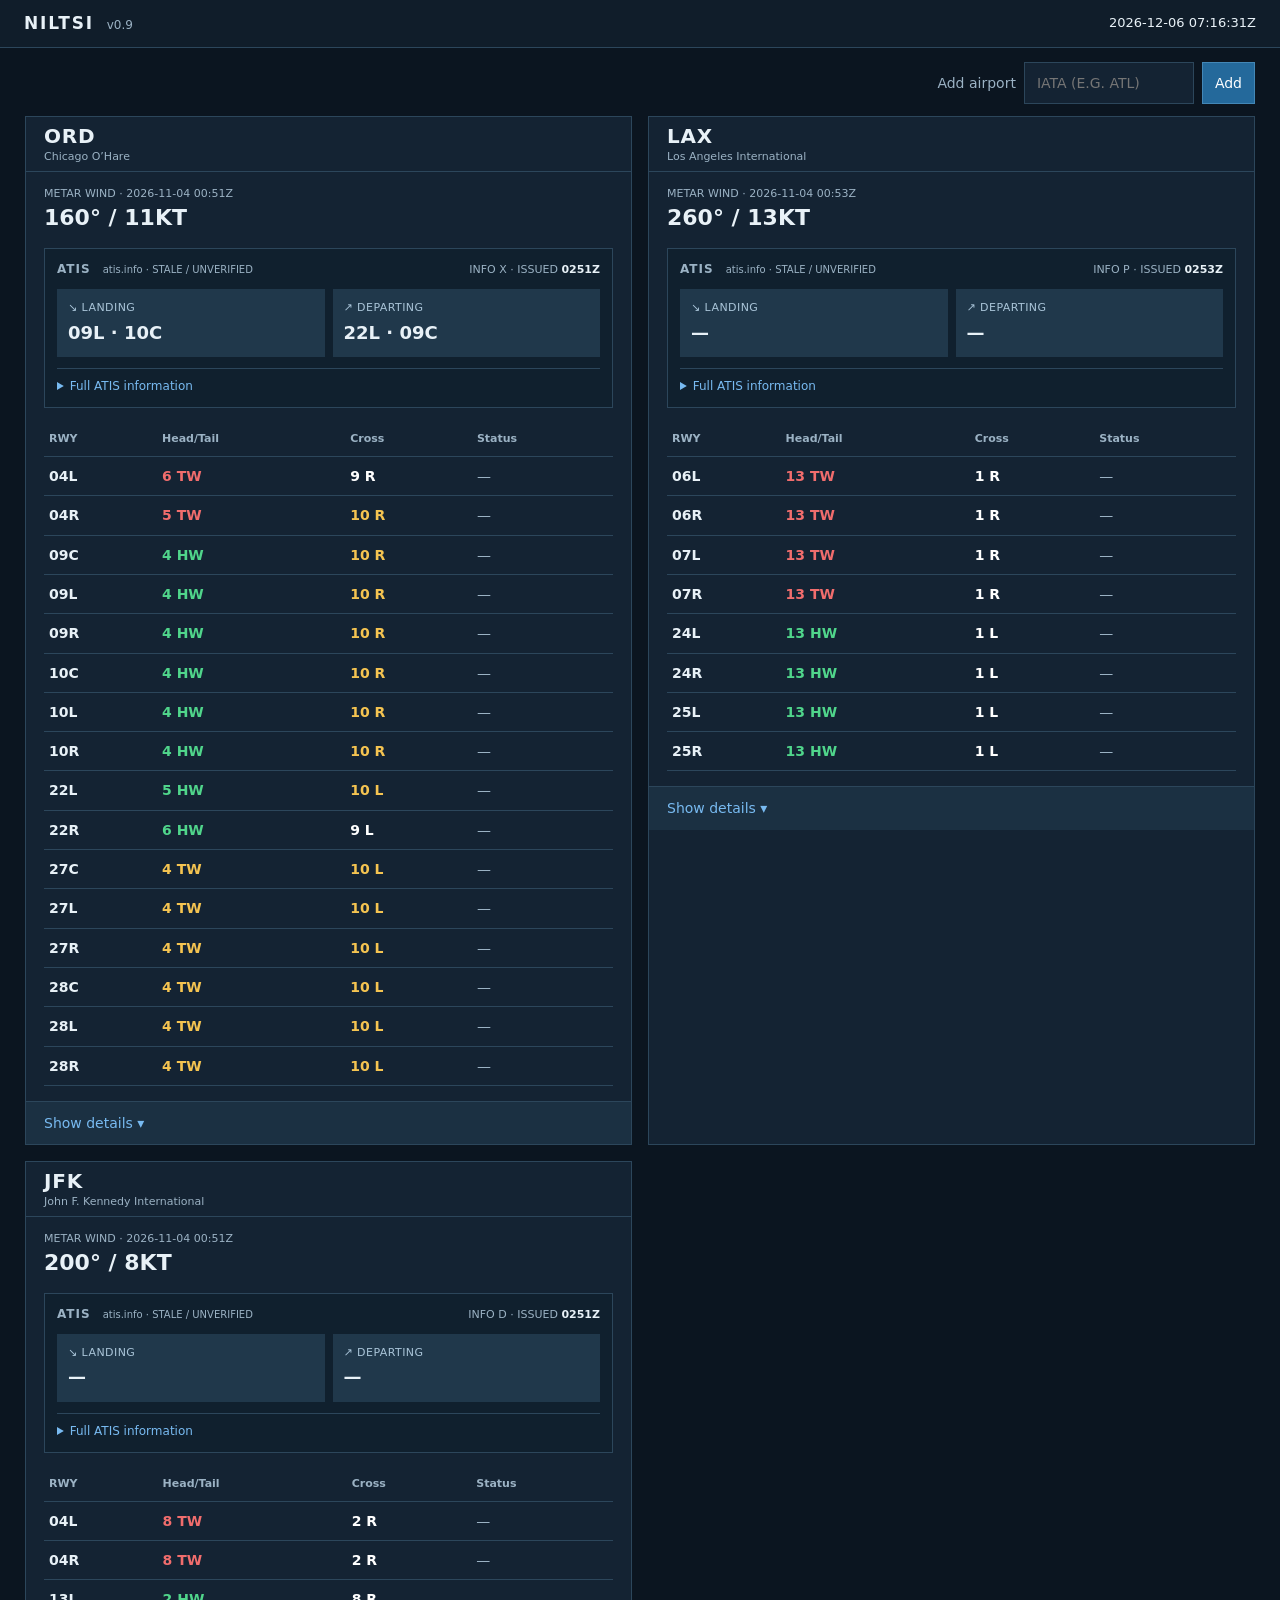
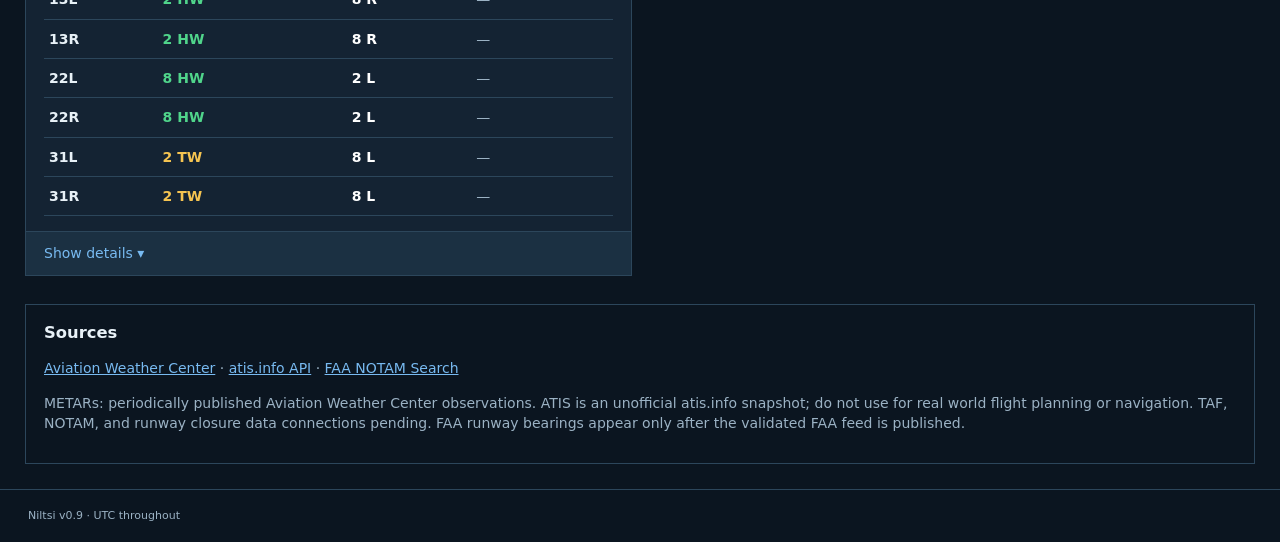
==== index.html @ aa69651c "Update index.html" ====
<!doctype html><html lang="en"><head><meta charset="utf-8"><meta name="viewport" content="width=device-width,initial-scale=1"><title>Niltsi v0.9</title><link rel="stylesheet" href="styles.css"></head><body>
<header><div class="brand"><h1>NILTSI <span class="version">v0.9</span></h1></div><div class="header-right"><div id="clock" class="clock"></div></div></header>
<main><section class="toolbar"><form id="add-form"><label for="iata">Add airport</label><input id="iata" placeholder="IATA (e.g. ATL)" maxlength="3" pattern="[A-Za-z]{3}" required><button>Add</button></form></section><div id="cards" class="cards"></div><section class="sources"><h3>Sources</h3><p><a href="https://aviationweather.gov/" target="_blank" rel="noopener">Aviation Weather Center</a> · <a href="https://atis.info/api">atis.info API</a> · <a href="https://notams.aim.faa.gov/notamSearch/" target="_blank" rel="noopener">FAA NOTAM Search</a></p><p>METARs: periodically published Aviation Weather Center observations. ATIS is an unofficial atis.info snapshot; do not use for real world flight planning or navigation. TAF, NOTAM, and runway closure data connections pending. FAA runway bearings appear only after the validated FAA feed is published.</p></section></main><footer>Niltsi v0.9 · UTC throughout</footer><script src="app.js"></script></body></html>
---- styles.css ----
:root{color-scheme:dark;--bg:#0b1520;--panel:#142333;--panel2:#1b3042;--line:#2c465b;--text:#e8f1f7;--muted:#9bb2c4;--blue:#78baf1;--green:#8ed8b0;--amber:#f3ca80;--red:#ff9e9b}*{box-sizing:border-box}body{margin:0;background:var(--bg);color:var(--text);font:14px/1.45 system-ui,-apple-system,Segoe UI,sans-serif}header{display:flex;justify-content:space-between;align-items:center;gap:20px;padding:20px 28px;border-bottom:1px solid var(--line);background:#101d2a}.brand{display:flex;align-items:center;gap:13px}.logo{font-size:35px;color:var(--blue)}h1{font-size:20px;letter-spacing:.13em;margin:0}h1 span{font-size:12px;letter-spacing:.1em;color:var(--muted)}header p{margin:2px 0 0;color:var(--muted);font-size:12px}.header-right{text-align:right}.demo{font-weight:700;color:var(--amber);font-size:11px;letter-spacing:.06em}.clock{font-size:16px;font-variant-numeric:tabular-nums;margin-top:5px}main{max-width:1600px;margin:auto;padding:25px}.toolbar{display:flex;justify-content:space-between;align-items:end;gap:20px;margin-bottom:18px}.toolbar h2{margin:0;font-size:23px}.toolbar p{margin:4px 0;color:var(--muted)}form{display:flex;gap:8px;align-items:center;flex-wrap:wrap}label{color:var(--muted)}input,button{border-radius:7px;padding:10px 12px;font:inherit}input{background:var(--panel);color:var(--text);border:1px solid var(--line);width:170px;text-transform:uppercase}button{background:#24699b;border:1px solid #4387b6;color:white;cursor:pointer}button:hover{background:#307eb5}.notice{padding:13px 15px;border:1px solid #7e663b;background:#30291e;color:#f8dfb3;border-radius:9px;margin-bottom:20px}.cards{display:grid;grid-template-columns:repeat(auto-fit,minmax(min(100%,410px),1fr));gap:16px}.airport{border:1px solid var(--line);background:var(--panel);border-radius:12px;overflow:hidden}.airport-head{display:flex;justify-content:space-between;gap:12px;padding:17px 18px;border-bottom:1px solid var(--line)}.icao{font-size:25px;font-weight:750;letter-spacing:.04em}.name{font-size:12px;color:var(--muted)}.tag{font-size:10px;color:var(--amber);border:1px solid #715b39;padding:5px 7px;border-radius:6px;white-space:nowrap;height:fit-content}.wind{padding:14px 18px;display:flex;justify-content:space-between;align-items:center;gap:8px}.wind .reading{font-size:22px;font-weight:700;font-variant-numeric:tabular-nums}.wind .sub{color:var(--muted);font-size:11px}.runways{padding:0 18px 15px}.runways h3{font-size:12px;color:var(--muted);letter-spacing:.07em;text-transform:uppercase;margin:8px 0}.rw-table{width:100%;border-collapse:collapse;font-variant-numeric:tabular-nums}.rw-table th{text-align:left;font-size:11px;color:var(--muted);font-weight:600}.rw-table th,.rw-table td{padding:9px 5px;border-bottom:1px solid var(--line)}.rw-table td:first-child{font-weight:700}.ok{color:var(--green)}.closed{color:var(--red)}.empty{color:var(--muted);font-size:12px;padding:12px 0}.expand{width:100%;border:0;border-top:1px solid var(--line);background:var(--panel2);text-align:left;color:var(--blue);border-radius:0;padding:11px 18px}.details{padding:13px 18px;color:var(--muted);font-size:12px;background:#10202e}.details p{margin:5px 0}.sources{margin-top:28px;border:1px solid var(--line);border-radius:10px;padding:16px 18px;color:var(--muted)}.sources h3{margin:0;color:var(--text)}a{color:var(--blue)}footer{padding:18px 28px;color:var(--muted);font-size:11px;border-top:1px solid var(--line)}@media(max-width:700px){header,.toolbar{align-items:flex-start;flex-direction:column}.header-right{text-align:left}main{padding:15px}.cards{grid-template-columns:1fr}}
.unknown{color:var(--muted)}.wind .reading{white-space:nowrap;font-size:clamp(18px,2vw,22px)}

/* Niltsi v0.3: wind component thresholds and ATIS */
.headwind{color:#50d58b;font-weight:750}.tailwind-low{color:#f5c451;font-weight:750}.tailwind-high{color:#f16d6d;font-weight:750}.crosswind-low{color:#fff;font-weight:700}.crosswind-mid{color:#f5c451;font-weight:750}.crosswind-high{color:#f16d6d;font-weight:750}
.atis{margin:0 18px 14px;border:1px solid var(--line);border-radius:9px;background:#10202e;padding:12px}.atis-top{display:flex;justify-content:space-between;align-items:center;gap:10px;margin-bottom:10px}.atis-top h3{font-size:12px;letter-spacing:.08em;margin:0;color:var(--muted)}.atis-meta{font-size:11px;color:var(--muted);font-variant-numeric:tabular-nums}.atis-meta strong{color:var(--text)}.atis-runways{display:grid;grid-template-columns:1fr 1fr;gap:8px}.atis-box{background:#20384b;border-radius:7px;padding:11px;min-width:0}.atis-label{font-size:11px;color:#a9c4d8;letter-spacing:.04em}.atis-value{font-size:20px;font-weight:750;margin-top:4px}.atis-full{border-top:1px solid var(--line);margin-top:11px;padding-top:9px;color:var(--muted);font-size:12px}.atis-full summary{cursor:pointer;color:var(--blue)}.atis-full p{margin:8px 0 0}

/* Niltsi v0.6: compact chrome, no overview heading */
header{padding:8px 24px;min-height:48px;gap:12px}
.brand{gap:0}.brand h1{font-size:17px;letter-spacing:.11em;white-space:nowrap}
.brand h1 .version{font-size:12px;font-weight:500;letter-spacing:0;color:var(--muted);margin-left:5px}
.clock{margin-top:0;font-size:13px}
main{padding-top:14px}
.toolbar{justify-content:flex-end;align-items:center;margin-bottom:12px;min-height:36px}
.airport-head{align-items:center}
@media(max-width:700px){header{flex-direction:row;align-items:center;padding:9px 14px}.header-right{text-align:right}.toolbar{flex-direction:row;justify-content:flex-end;align-items:center}main{padding:12px}.clock{font-size:11px}}

/* Niltsi v0.7: compact airport title bars and squared-off interface */
.airport-head{padding:8px 18px;min-height:46px}
.icao{font-size:20px;line-height:1.15}
.name{font-size:11px;line-height:1.2;margin-top:2px}
.airport,.atis,.atis-box,.sources,input,button,.notice{border-radius:0}
.atis{border-radius:0}

.gust{font-size:11px;line-height:1.25;margin-top:2px;opacity:.9;white-space:nowrap}

/* v0.8 ATIS details */
.atis-provider{font-weight:400;letter-spacing:0;color:var(--muted);font-size:10px;margin-left:7px}
.atis-raw{white-space:pre-wrap;overflow-wrap:anywhere;line-height:1.6}
.atis-value{overflow-wrap:anywhere;font-size:18px}
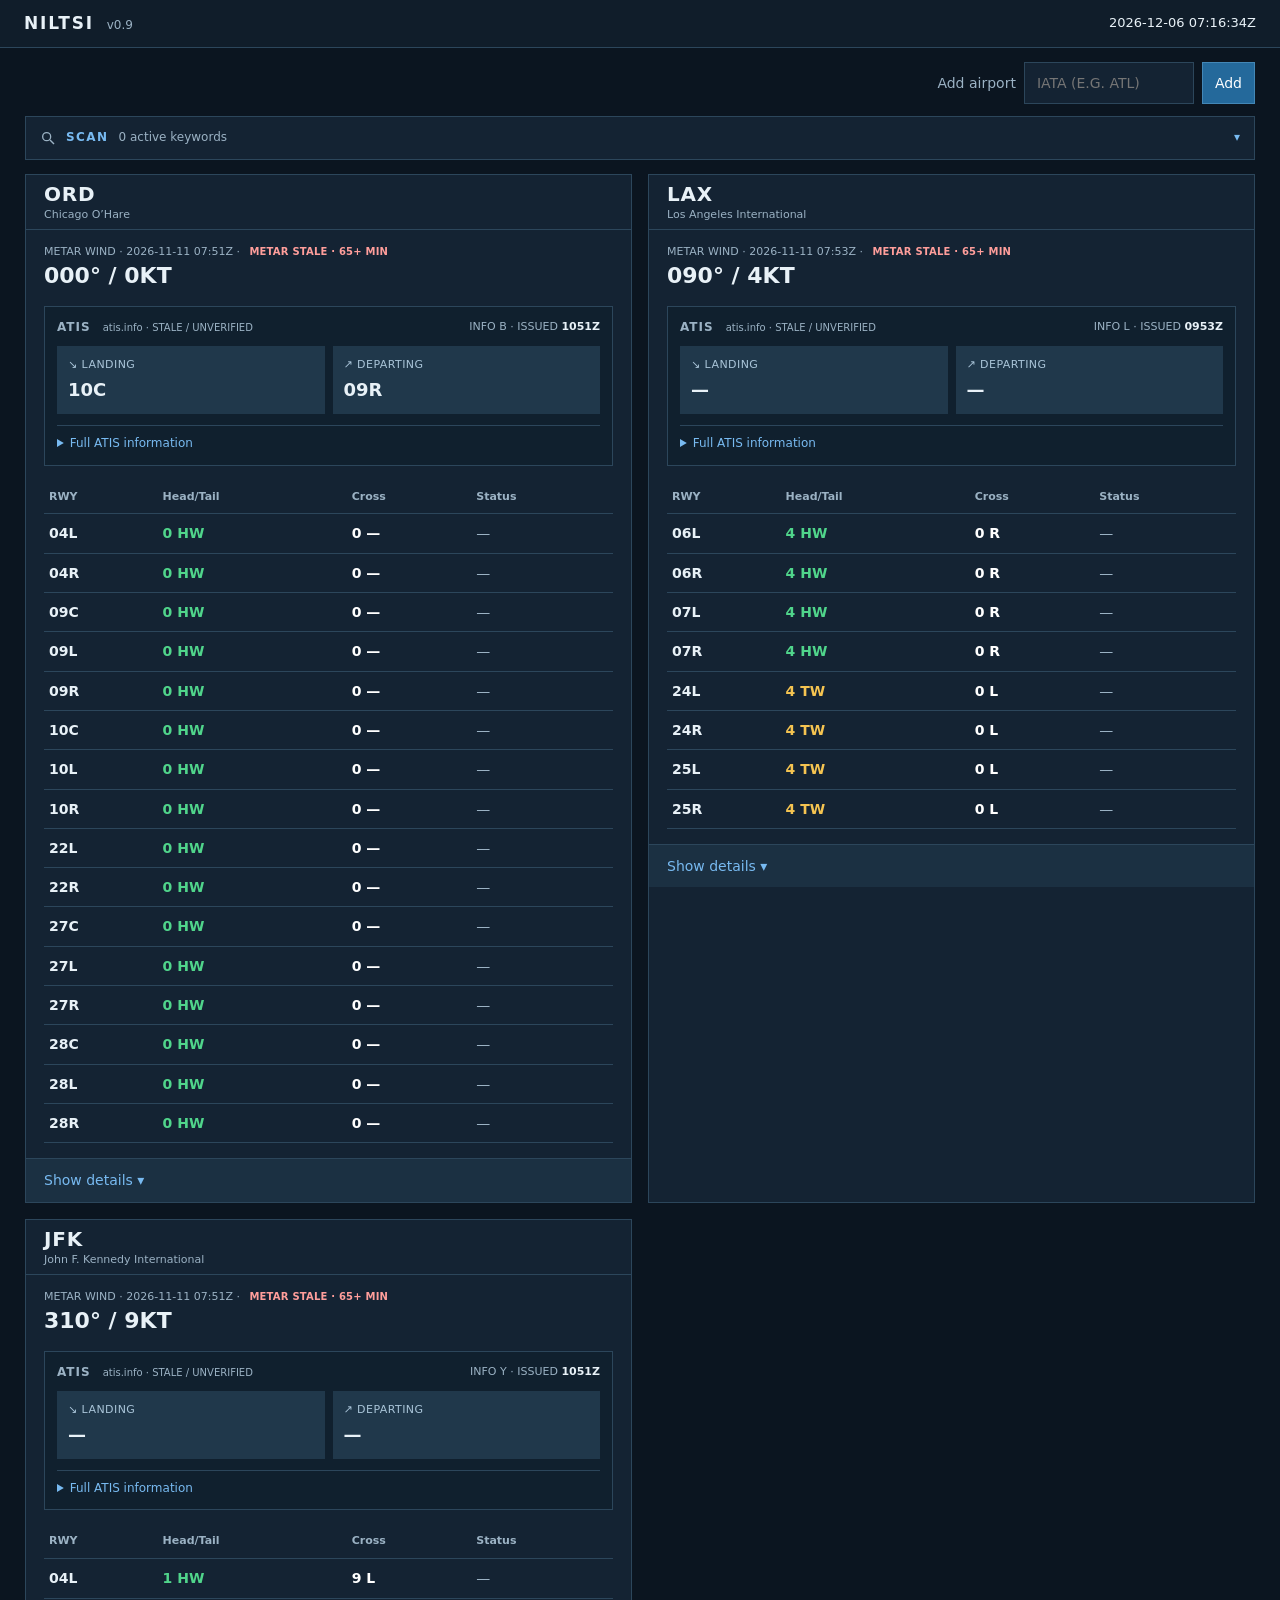
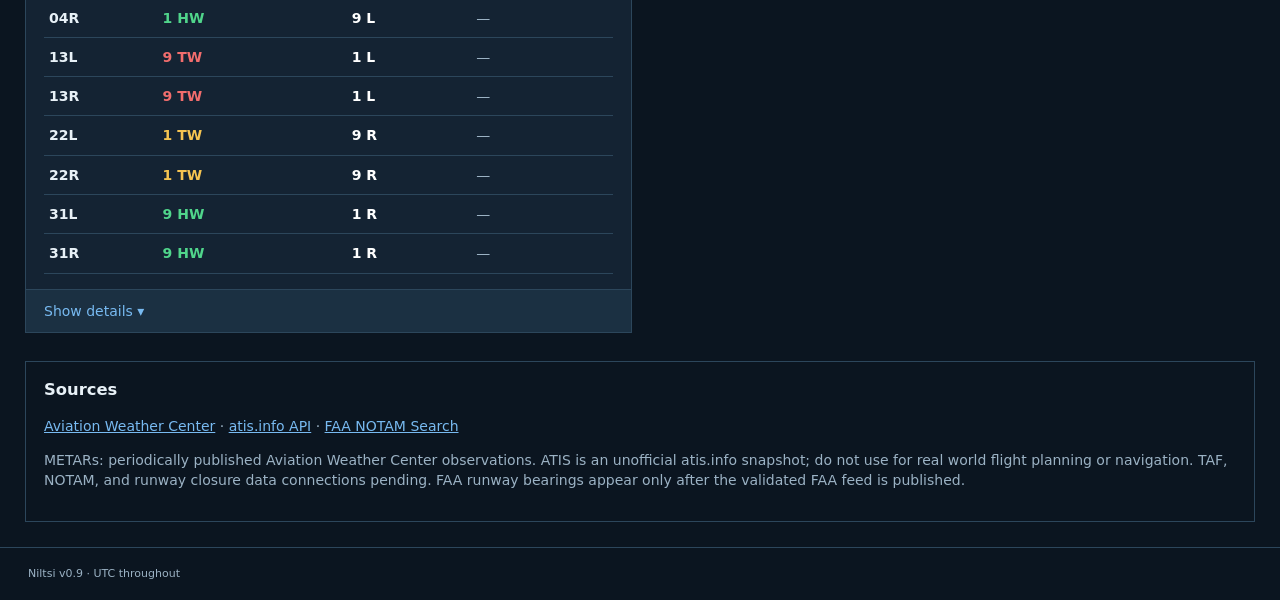
==== commit 9a436091: "Add approved collapsible SCAN search and highlighting" ====
--- a/index.html
+++ b/index.html
@@ -1,3 +1,13 @@
 <!doctype html><html lang="en"><head><meta charset="utf-8"><meta name="viewport" content="width=device-width,initial-scale=1"><title>Niltsi v0.9</title><link rel="stylesheet" href="styles.css"></head><body>
 <header><div class="brand"><h1>NILTSI <span class="version">v0.9</span></h1></div><div class="header-right"><div id="clock" class="clock"></div></div></header>
-<main><section class="toolbar"><form id="add-form"><label for="iata">Add airport</label><input id="iata" placeholder="IATA (e.g. ATL)" maxlength="3" pattern="[A-Za-z]{3}" required><button>Add</button></form></section><div id="cards" class="cards"></div><section class="sources"><h3>Sources</h3><p><a href="https://aviationweather.gov/" target="_blank" rel="noopener">Aviation Weather Center</a> · <a href="https://atis.info/api">atis.info API</a> · <a href="https://notams.aim.faa.gov/notamSearch/" target="_blank" rel="noopener">FAA NOTAM Search</a></p><p>METARs: periodically published Aviation Weather Center observations. ATIS is an unofficial atis.info snapshot; do not use for real world flight planning or navigation. TAF, NOTAM, and runway closure data connections pending. FAA runway bearings appear only after the validated FAA feed is published.</p></section></main><footer>Niltsi v0.9 · UTC throughout</footer><script src="app.js"></script></body></html>
+<main><section class="toolbar"><form id="add-form"><label for="iata">Add airport</label><input id="iata" placeholder="IATA (e.g. ATL)" maxlength="3" pattern="[A-Za-z]{3}" required><button>Add</button></form></section><section id="scan-toolbar" class="scan-toolbar" aria-label="SCAN global search and highlight" data-scan-ignore>
+<button id="scan-toggle" class="scan-toggle" type="button" aria-expanded="false" aria-controls="scan-panel"><svg aria-hidden="true" width="16" height="16" viewBox="0 0 24 24" fill="none" stroke="currentColor" stroke-width="2"><circle cx="10" cy="10" r="6"></circle><path d="m15 15 6 6"></path></svg><span class="scan-title">SCAN</span><span id="scan-keyword-count">0 active keywords</span><span id="scan-indicator" aria-hidden="true">▾</span></button>
+<div id="scan-panel" class="scan-panel" hidden>
+<input id="scan-terms" type="search" aria-label="SCAN keywords" placeholder="Keywords, separated by commas" aria-describedby="scan-help" autocomplete="off">
+<label><input id="scan-enabled" type="checkbox" checked> Highlight</label>
+<label><input id="scan-case" type="checkbox"> Case sensitive</label>
+<div class="scan-navigation"><button id="scan-prev" type="button" aria-label="Previous SCAN match">Previous</button><button id="scan-next" type="button" aria-label="Next SCAN match">Next</button><output id="scan-count" role="status" aria-live="polite" aria-atomic="true">0 matches</output></div>
+<div id="scan-help" class="scan-help">Search all dashboard text · Enter: next · Shift+Enter: previous</div>
+<div id="scan-legend" class="scan-legend" aria-label="Keyword colors"></div>
+</div>
+</section><div id="cards" class="cards"></div><section class="sources"><h3>Sources</h3><p><a href="https://aviationweather.gov/" target="_blank" rel="noopener">Aviation Weather Center</a> · <a href="https://atis.info/api">atis.info API</a> · <a href="https://notams.aim.faa.gov/notamSearch/" target="_blank" rel="noopener">FAA NOTAM Search</a></p><p>METARs: periodically published Aviation Weather Center observations. ATIS is an unofficial atis.info snapshot; do not use for real world flight planning or navigation. TAF, NOTAM, and runway closure data connections pending. FAA runway bearings appear only after the validated FAA feed is published.</p></section></main><footer>Niltsi v0.9 · UTC throughout</footer><script src="app.js"></script><script src="scan.js"></script></body></html>
--- a/styles.css
+++ b/styles.css
@@ -28,3 +28,30 @@
 .atis-provider{font-weight:400;letter-spacing:0;color:var(--muted);font-size:10px;margin-left:7px}
 .atis-raw{white-space:pre-wrap;overflow-wrap:anywhere;line-height:1.6}
 .atis-value{overflow-wrap:anywhere;font-size:18px}
+
+/* v0.9: METAR observation freshness (65-minute threshold) */
+.metar-status{display:inline-block;margin-left:6px;font-size:10px;font-weight:700;letter-spacing:.02em}
+.metar-current{color:var(--green)}
+.metar-stale{color:var(--red)}
+.metar-unavailable{color:var(--amber)}
+
+/* SCAN global search and highlight */
+.scan-toolbar{display:flex;align-items:center;gap:10px;flex-wrap:wrap;padding:10px 14px;margin-bottom:14px;background:var(--panel,#141c28);border:1px solid var(--line);font-size:12px}
+.scan-title{font-weight:700;letter-spacing:.12em;color:var(--blue)}
+.scan-toggle{display:flex;align-items:center;gap:10px;width:100%;text-align:left;background:transparent;border:0;padding:2px 0;color:var(--muted);text-transform:none}
+#scan-indicator{margin-left:auto;color:var(--blue)}
+.scan-panel{display:flex;align-items:center;gap:10px;flex-wrap:wrap;width:100%;padding-top:8px}
+.scan-panel[hidden]{display:none}
+.scan-toolbar #scan-terms{flex:1 1 220px;min-width:140px;max-width:460px;text-transform:none}
+.scan-toolbar label{display:flex;align-items:center;gap:5px;white-space:nowrap}
+.scan-toolbar input[type=checkbox]{width:auto;accent-color:var(--blue)}
+.scan-navigation{display:flex;align-items:center;gap:6px;flex-wrap:wrap}
+#scan-count{min-width:100px;color:var(--muted);font-variant-numeric:tabular-nums}
+.scan-help{flex-basis:100%;color:var(--muted);font-size:11px}
+.scan-legend{display:flex;flex-wrap:wrap;gap:6px;overflow-wrap:anywhere}
+.scan-legend:empty{display:none}
+.scan-chip,mark[data-scan-match]{color:#111827;padding:0 2px;border-radius:2px}
+.scan-chip{padding:2px 6px;font-weight:600}
+mark.scan-current{outline:2px solid white;box-shadow:0 0 0 4px #111827;scroll-margin:80px}
+.scan-toolbar button:disabled{opacity:.45;cursor:default}
+.scan-toolbar :focus-visible{outline:2px solid var(--blue);outline-offset:3px}
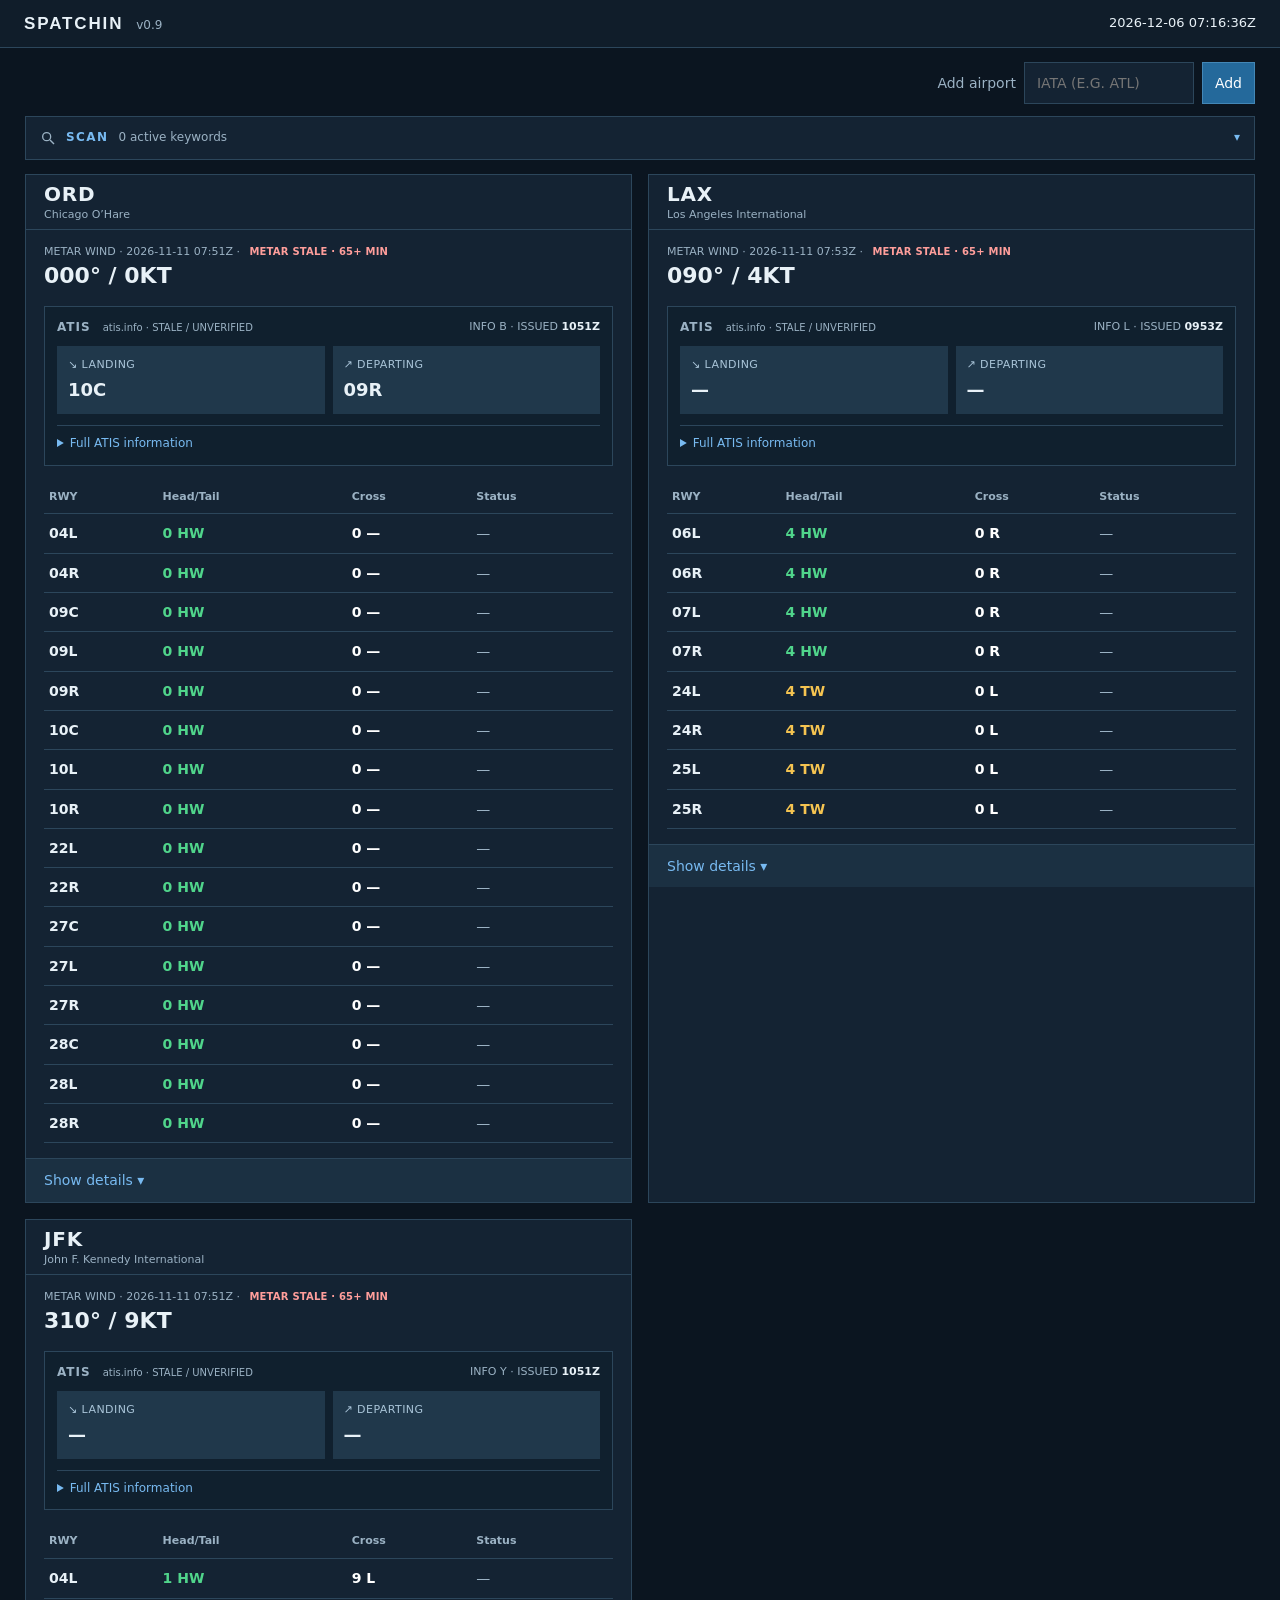
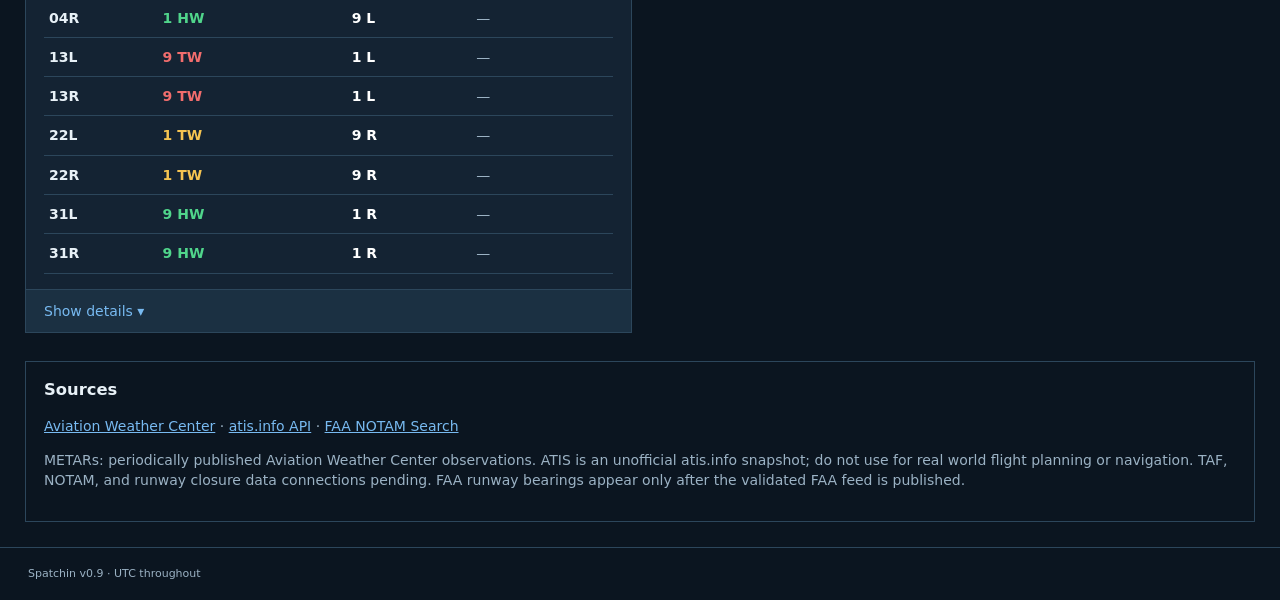
==== commit aa9dde61: "Update dashboard branding to Spatchin" ====
--- a/index.html
+++ b/index.html
@@ -1,5 +1,5 @@
-<!doctype html><html lang="en"><head><meta charset="utf-8"><meta name="viewport" content="width=device-width,initial-scale=1"><title>Niltsi v0.9</title><link rel="stylesheet" href="styles.css"></head><body>
-<header><div class="brand"><h1>NILTSI <span class="version">v0.9</span></h1></div><div class="header-right"><div id="clock" class="clock"></div></div></header>
+<!doctype html><html lang="en"><head><meta charset="utf-8"><meta name="viewport" content="width=device-width,initial-scale=1"><title>Spatchin v0.9</title><link rel="stylesheet" href="styles.css"></head><body>
+<header><div class="brand"><h1><span style="font-family:Arial, Helvetica, sans-serif;font-weight:700;font-size:inherit;letter-spacing:inherit;color:inherit">SPATCHIN</span> <span class="version">v0.9</span></h1></div><div class="header-right"><div id="clock" class="clock"></div></div></header>
 <main><section class="toolbar"><form id="add-form"><label for="iata">Add airport</label><input id="iata" placeholder="IATA (e.g. ATL)" maxlength="3" pattern="[A-Za-z]{3}" required><button>Add</button></form></section><section id="scan-toolbar" class="scan-toolbar" aria-label="SCAN global search and highlight" data-scan-ignore>
 <button id="scan-toggle" class="scan-toggle" type="button" aria-expanded="false" aria-controls="scan-panel"><svg aria-hidden="true" width="16" height="16" viewBox="0 0 24 24" fill="none" stroke="currentColor" stroke-width="2"><circle cx="10" cy="10" r="6"></circle><path d="m15 15 6 6"></path></svg><span class="scan-title">SCAN</span><span id="scan-keyword-count">0 active keywords</span><span id="scan-indicator" aria-hidden="true">▾</span></button>
 <div id="scan-panel" class="scan-panel" hidden>
@@ -10,4 +10,4 @@
 <div id="scan-help" class="scan-help">Search all dashboard text · Enter: next · Shift+Enter: previous</div>
 <div id="scan-legend" class="scan-legend" aria-label="Keyword colors"></div>
 </div>
-</section><div id="cards" class="cards"></div><section class="sources"><h3>Sources</h3><p><a href="https://aviationweather.gov/" target="_blank" rel="noopener">Aviation Weather Center</a> · <a href="https://atis.info/api">atis.info API</a> · <a href="https://notams.aim.faa.gov/notamSearch/" target="_blank" rel="noopener">FAA NOTAM Search</a></p><p>METARs: periodically published Aviation Weather Center observations. ATIS is an unofficial atis.info snapshot; do not use for real world flight planning or navigation. TAF, NOTAM, and runway closure data connections pending. FAA runway bearings appear only after the validated FAA feed is published.</p></section></main><footer>Niltsi v0.9 · UTC throughout</footer><script src="app.js"></script><script src="scan.js"></script></body></html>
+</section><div id="cards" class="cards"></div><section class="sources"><h3>Sources</h3><p><a href="https://aviationweather.gov/" target="_blank" rel="noopener">Aviation Weather Center</a> · <a href="https://atis.info/api">atis.info API</a> · <a href="https://notams.aim.faa.gov/notamSearch/" target="_blank" rel="noopener">FAA NOTAM Search</a></p><p>METARs: periodically published Aviation Weather Center observations. ATIS is an unofficial atis.info snapshot; do not use for real world flight planning or navigation. TAF, NOTAM, and runway closure data connections pending. FAA runway bearings appear only after the validated FAA feed is published.</p></section></main><footer>Spatchin v0.9 · UTC throughout</footer><script src="app.js"></script><script src="scan.js"></script></body></html>
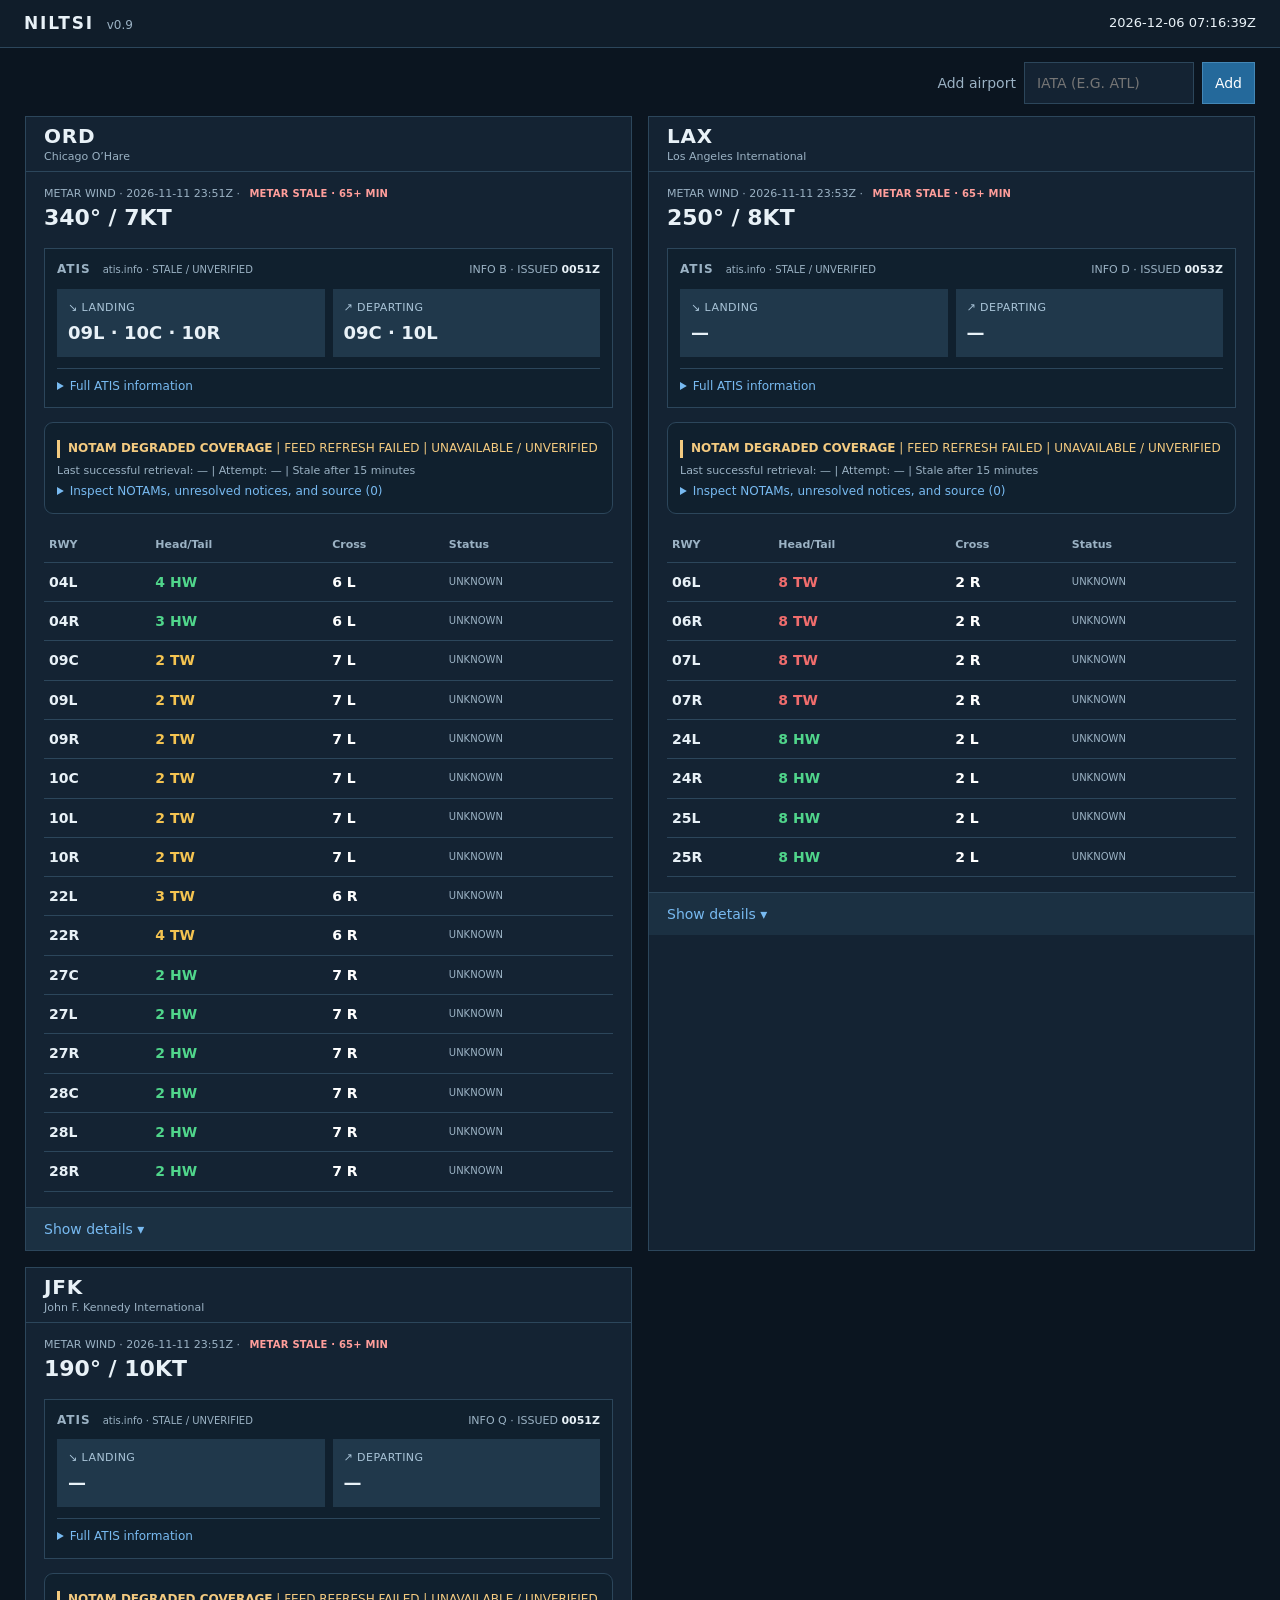
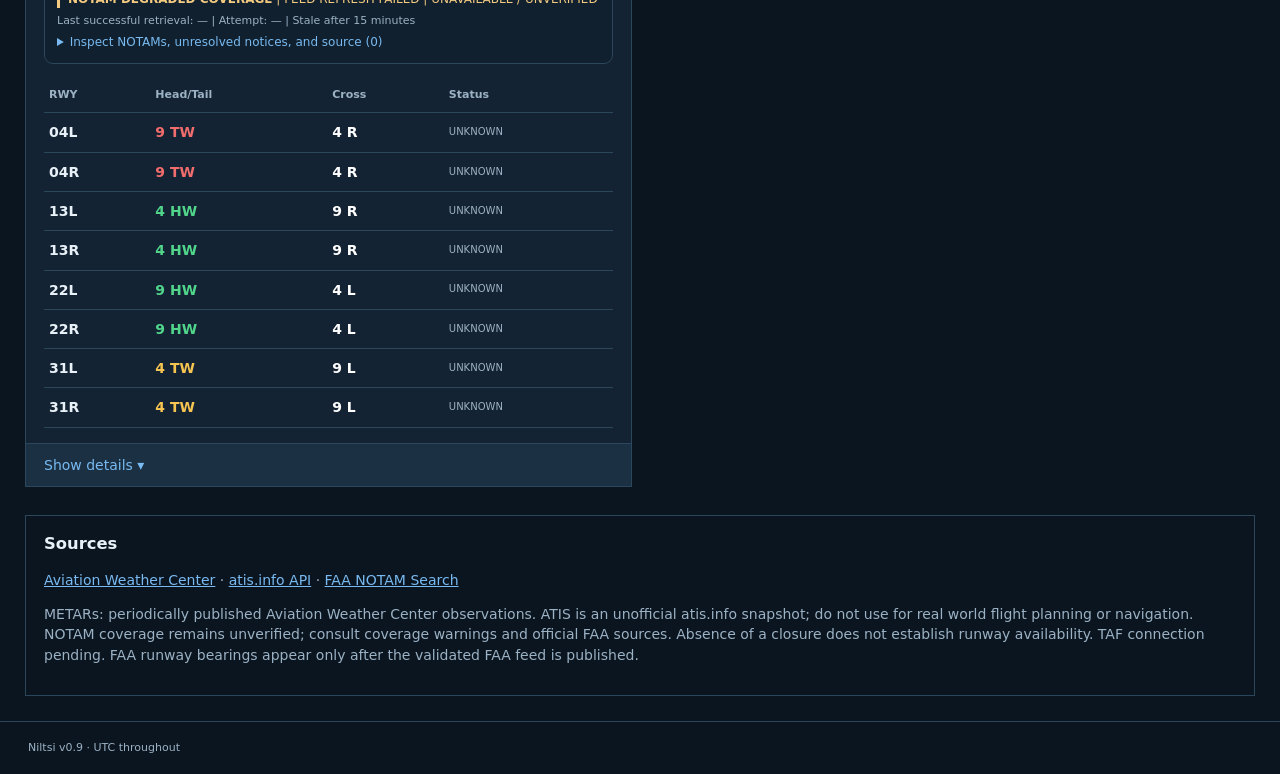
==== commit 786691f6: "Preserve unfinished NOTAM prototype for cloud development" ====
--- a/index.html
+++ b/index.html
@@ -1,13 +1,3 @@
-<!doctype html><html lang="en"><head><meta charset="utf-8"><meta name="viewport" content="width=device-width,initial-scale=1"><title>Spatchin v0.9</title><link rel="stylesheet" href="styles.css"></head><body>
-<header><div class="brand"><h1><span style="font-family:Arial, Helvetica, sans-serif;font-weight:700;font-size:inherit;letter-spacing:inherit;color:inherit">SPATCHIN</span> <span class="version">v0.9</span></h1></div><div class="header-right"><div id="clock" class="clock"></div></div></header>
-<main><section class="toolbar"><form id="add-form"><label for="iata">Add airport</label><input id="iata" placeholder="IATA (e.g. ATL)" maxlength="3" pattern="[A-Za-z]{3}" required><button>Add</button></form></section><section id="scan-toolbar" class="scan-toolbar" aria-label="SCAN global search and highlight" data-scan-ignore>
-<button id="scan-toggle" class="scan-toggle" type="button" aria-expanded="false" aria-controls="scan-panel"><svg aria-hidden="true" width="16" height="16" viewBox="0 0 24 24" fill="none" stroke="currentColor" stroke-width="2"><circle cx="10" cy="10" r="6"></circle><path d="m15 15 6 6"></path></svg><span class="scan-title">SCAN</span><span id="scan-keyword-count">0 active keywords</span><span id="scan-indicator" aria-hidden="true">▾</span></button>
-<div id="scan-panel" class="scan-panel" hidden>
-<input id="scan-terms" type="search" aria-label="SCAN keywords" placeholder="Keywords, separated by commas" aria-describedby="scan-help" autocomplete="off">
-<label><input id="scan-enabled" type="checkbox" checked> Highlight</label>
-<label><input id="scan-case" type="checkbox"> Case sensitive</label>
-<div class="scan-navigation"><button id="scan-prev" type="button" aria-label="Previous SCAN match">Previous</button><button id="scan-next" type="button" aria-label="Next SCAN match">Next</button><output id="scan-count" role="status" aria-live="polite" aria-atomic="true">0 matches</output></div>
-<div id="scan-help" class="scan-help">Search all dashboard text · Enter: next · Shift+Enter: previous</div>
-<div id="scan-legend" class="scan-legend" aria-label="Keyword colors"></div>
-</div>
-</section><div id="cards" class="cards"></div><section class="sources"><h3>Sources</h3><p><a href="https://aviationweather.gov/" target="_blank" rel="noopener">Aviation Weather Center</a> · <a href="https://atis.info/api">atis.info API</a> · <a href="https://notams.aim.faa.gov/notamSearch/" target="_blank" rel="noopener">FAA NOTAM Search</a></p><p>METARs: periodically published Aviation Weather Center observations. ATIS is an unofficial atis.info snapshot; do not use for real world flight planning or navigation. TAF, NOTAM, and runway closure data connections pending. FAA runway bearings appear only after the validated FAA feed is published.</p></section></main><footer>Spatchin v0.9 · UTC throughout</footer><script src="app.js"></script><script src="scan.js"></script></body></html>
+<!doctype html><html lang="en"><head><meta charset="utf-8"><meta name="viewport" content="width=device-width,initial-scale=1"><title>Niltsi v0.9</title><link rel="stylesheet" href="styles.css"></head><body>
+<header><div class="brand"><h1>NILTSI <span class="version">v0.9</span></h1></div><div class="header-right"><div id="clock" class="clock"></div></div></header>
+<main><section class="toolbar"><form id="add-form"><label for="iata">Add airport</label><input id="iata" placeholder="IATA (e.g. ATL)" maxlength="3" pattern="[A-Za-z]{3}" required><button>Add</button></form></section><div id="cards" class="cards"></div><section class="sources"><h3>Sources</h3><p><a href="https://aviationweather.gov/" target="_blank" rel="noopener">Aviation Weather Center</a> · <a href="https://atis.info/api">atis.info API</a> · <a href="https://notams.aim.faa.gov/notamSearch/" target="_blank" rel="noopener">FAA NOTAM Search</a></p><p>METARs: periodically published Aviation Weather Center observations. ATIS is an unofficial atis.info snapshot; do not use for real world flight planning or navigation. NOTAM coverage remains unverified; consult coverage warnings and official FAA sources. Absence of a closure does not establish runway availability. TAF connection pending. FAA runway bearings appear only after the validated FAA feed is published.</p></section></main><footer>Niltsi v0.9 · UTC throughout</footer><script src="notams.js"></script><script src="app.js"></script></body></html>
--- a/styles.css
+++ b/styles.css
@@ -35,23 +35,6 @@
 .metar-stale{color:var(--red)}
 .metar-unavailable{color:var(--amber)}
 
-/* SCAN global search and highlight */
-.scan-toolbar{display:flex;align-items:center;gap:10px;flex-wrap:wrap;padding:10px 14px;margin-bottom:14px;background:var(--panel,#141c28);border:1px solid var(--line);font-size:12px}
-.scan-title{font-weight:700;letter-spacing:.12em;color:var(--blue)}
-.scan-toggle{display:flex;align-items:center;gap:10px;width:100%;text-align:left;background:transparent;border:0;padding:2px 0;color:var(--muted);text-transform:none}
-#scan-indicator{margin-left:auto;color:var(--blue)}
-.scan-panel{display:flex;align-items:center;gap:10px;flex-wrap:wrap;width:100%;padding-top:8px}
-.scan-panel[hidden]{display:none}
-.scan-toolbar #scan-terms{flex:1 1 220px;min-width:140px;max-width:460px;text-transform:none}
-.scan-toolbar label{display:flex;align-items:center;gap:5px;white-space:nowrap}
-.scan-toolbar input[type=checkbox]{width:auto;accent-color:var(--blue)}
-.scan-navigation{display:flex;align-items:center;gap:6px;flex-wrap:wrap}
-#scan-count{min-width:100px;color:var(--muted);font-variant-numeric:tabular-nums}
-.scan-help{flex-basis:100%;color:var(--muted);font-size:11px}
-.scan-legend{display:flex;flex-wrap:wrap;gap:6px;overflow-wrap:anywhere}
-.scan-legend:empty{display:none}
-.scan-chip,mark[data-scan-match]{color:#111827;padding:0 2px;border-radius:2px}
-.scan-chip{padding:2px 6px;font-weight:600}
-mark.scan-current{outline:2px solid white;box-shadow:0 0 0 4px #111827;scroll-margin:80px}
-.scan-toolbar button:disabled{opacity:.45;cursor:default}
-.scan-toolbar :focus-visible{outline:2px solid var(--blue);outline-offset:3px}
+/* NOTAM coverage stays independent of METAR wind availability. */
+.notams{margin:0 18px 14px;border:1px solid var(--line);border-radius:9px;background:#10202e;padding:12px;font-size:12px}
+.notams p{margin:5px 0}.notam-warning{color:var(--amber);border-left:3px solid var(--amber);padding-left:8px}.notam-meta{color:var(--muted);font-size:11px}.notams summary{cursor:pointer;color:var(--blue)}.notam-record{border-top:1px solid var(--line);padding:8px 0}.notam-raw{white-space:pre-wrap;overflow-wrap:anywhere;color:var(--text)}.notam-status{font-size:10px;max-width:150px;overflow-wrap:anywhere}.notam-restriction{color:var(--amber)}.notam-status.closed{font-weight:750}.notam-record p{overflow-wrap:anywhere}
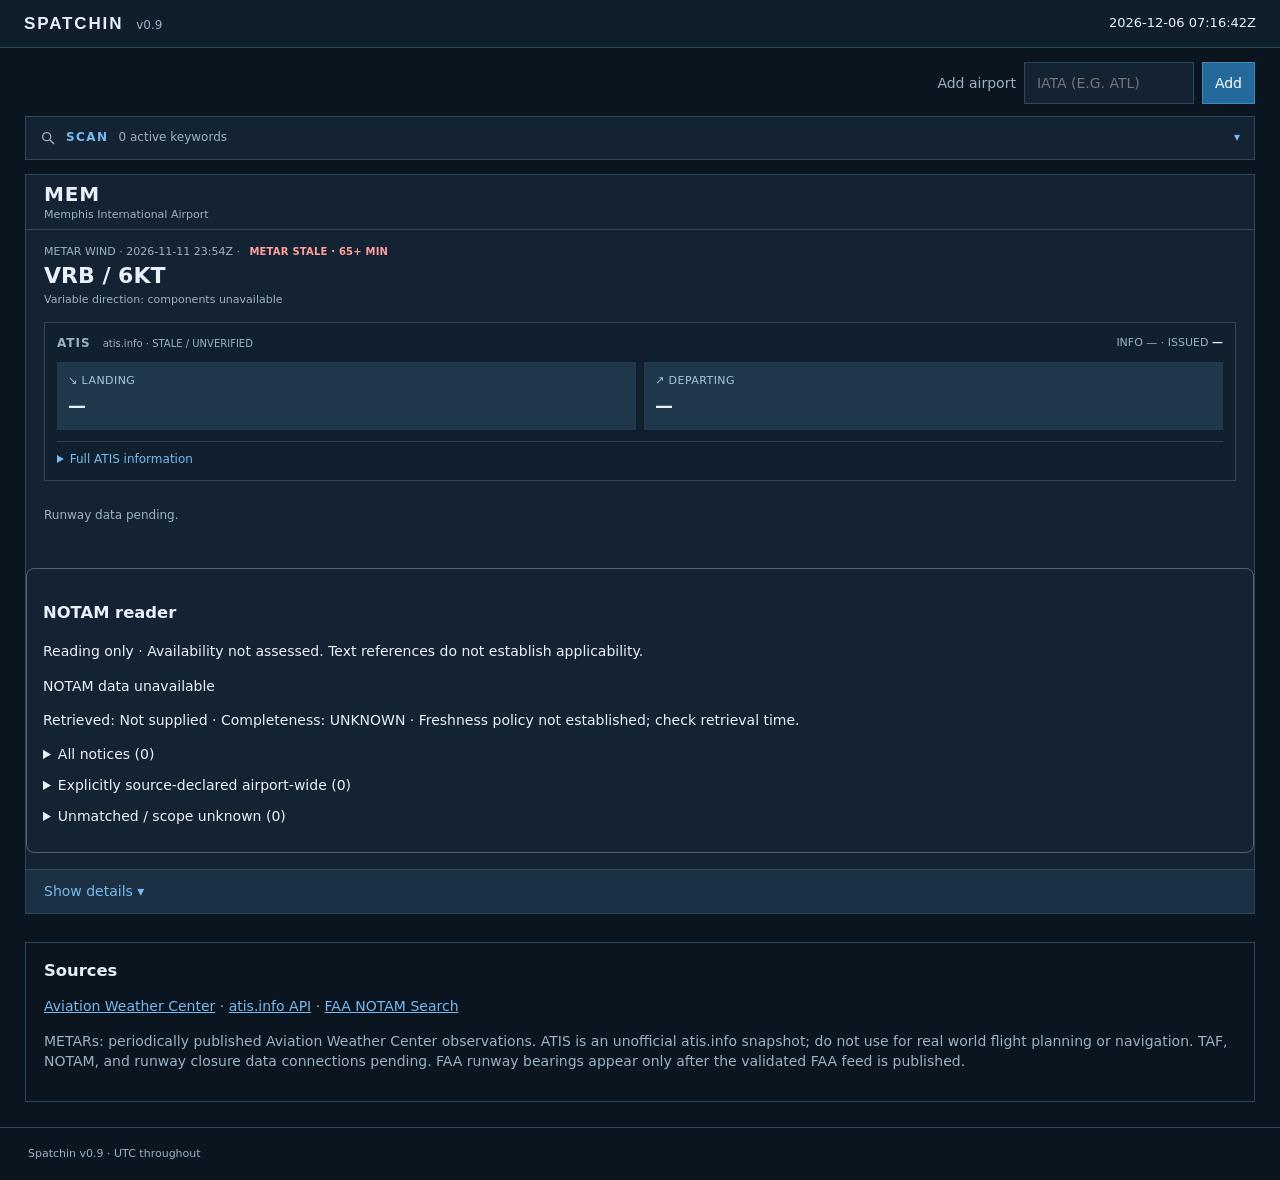
==== commit 21bf588a: "Add NOTAM reading interface with SCAN integration" ====
--- a/index.html
+++ b/index.html
@@ -1,3 +1,13 @@
-<!doctype html><html lang="en"><head><meta charset="utf-8"><meta name="viewport" content="width=device-width,initial-scale=1"><title>Niltsi v0.9</title><link rel="stylesheet" href="styles.css"></head><body>
-<header><div class="brand"><h1>NILTSI <span class="version">v0.9</span></h1></div><div class="header-right"><div id="clock" class="clock"></div></div></header>
-<main><section class="toolbar"><form id="add-form"><label for="iata">Add airport</label><input id="iata" placeholder="IATA (e.g. ATL)" maxlength="3" pattern="[A-Za-z]{3}" required><button>Add</button></form></section><div id="cards" class="cards"></div><section class="sources"><h3>Sources</h3><p><a href="https://aviationweather.gov/" target="_blank" rel="noopener">Aviation Weather Center</a> · <a href="https://atis.info/api">atis.info API</a> · <a href="https://notams.aim.faa.gov/notamSearch/" target="_blank" rel="noopener">FAA NOTAM Search</a></p><p>METARs: periodically published Aviation Weather Center observations. ATIS is an unofficial atis.info snapshot; do not use for real world flight planning or navigation. NOTAM coverage remains unverified; consult coverage warnings and official FAA sources. Absence of a closure does not establish runway availability. TAF connection pending. FAA runway bearings appear only after the validated FAA feed is published.</p></section></main><footer>Niltsi v0.9 · UTC throughout</footer><script src="notams.js"></script><script src="app.js"></script></body></html>
+<!doctype html><html lang="en"><head><meta charset="utf-8"><meta name="viewport" content="width=device-width,initial-scale=1"><title>Spatchin v0.9</title><link rel="stylesheet" href="styles.css"></head><body>
+<header><div class="brand"><h1><span style="font-family:Arial, Helvetica, sans-serif;font-weight:700;font-size:inherit;letter-spacing:inherit;color:inherit">SPATCHIN</span> <span class="version">v0.9</span></h1></div><div class="header-right"><div id="clock" class="clock"></div></div></header>
+<main><section class="toolbar"><form id="add-form"><label for="iata">Add airport</label><input id="iata" placeholder="IATA (e.g. ATL)" maxlength="3" pattern="[A-Za-z]{3}" required><button>Add</button></form></section><section id="scan-toolbar" class="scan-toolbar" aria-label="SCAN global search and highlight" data-scan-ignore>
+<button id="scan-toggle" class="scan-toggle" type="button" aria-expanded="false" aria-controls="scan-panel"><svg aria-hidden="true" width="16" height="16" viewBox="0 0 24 24" fill="none" stroke="currentColor" stroke-width="2"><circle cx="10" cy="10" r="6"></circle><path d="m15 15 6 6"></path></svg><span class="scan-title">SCAN</span><span id="scan-keyword-count">0 active keywords</span><span id="scan-indicator" aria-hidden="true">▾</span></button>
+<div id="scan-panel" class="scan-panel" hidden>
+<input id="scan-terms" type="search" aria-label="SCAN keywords" placeholder="Keywords, separated by commas" aria-describedby="scan-help" autocomplete="off">
+<label><input id="scan-enabled" type="checkbox" checked> Highlight</label>
+<label><input id="scan-case" type="checkbox"> Case sensitive</label>
+<div class="scan-navigation"><button id="scan-prev" type="button" aria-label="Previous SCAN match">Previous</button><button id="scan-next" type="button" aria-label="Next SCAN match">Next</button><output id="scan-count" role="status" aria-live="polite" aria-atomic="true">0 matches</output></div>
+<div id="scan-help" class="scan-help">Search all dashboard text · Enter: next · Shift+Enter: previous</div>
+<div id="scan-legend" class="scan-legend" aria-label="Keyword colors"></div>
+</div>
+</section><div id="cards" class="cards"></div><section class="sources"><h3>Sources</h3><p><a href="https://aviationweather.gov/" target="_blank" rel="noopener">Aviation Weather Center</a> · <a href="https://atis.info/api">atis.info API</a> · <a href="https://notams.aim.faa.gov/notamSearch/" target="_blank" rel="noopener">FAA NOTAM Search</a></p><p>METARs: periodically published Aviation Weather Center observations. ATIS is an unofficial atis.info snapshot; do not use for real world flight planning or navigation. TAF, NOTAM, and runway closure data connections pending. FAA runway bearings appear only after the validated FAA feed is published.</p></section></main><footer>Spatchin v0.9 · UTC throughout</footer><script src="notam-reader.js"></script><script src="app.js"></script><script src="scan.js"></script></body></html>
--- a/styles.css
+++ b/styles.css
@@ -1,11 +1,11 @@
 :root{color-scheme:dark;--bg:#0b1520;--panel:#142333;--panel2:#1b3042;--line:#2c465b;--text:#e8f1f7;--muted:#9bb2c4;--blue:#78baf1;--green:#8ed8b0;--amber:#f3ca80;--red:#ff9e9b}*{box-sizing:border-box}body{margin:0;background:var(--bg);color:var(--text);font:14px/1.45 system-ui,-apple-system,Segoe UI,sans-serif}header{display:flex;justify-content:space-between;align-items:center;gap:20px;padding:20px 28px;border-bottom:1px solid var(--line);background:#101d2a}.brand{display:flex;align-items:center;gap:13px}.logo{font-size:35px;color:var(--blue)}h1{font-size:20px;letter-spacing:.13em;margin:0}h1 span{font-size:12px;letter-spacing:.1em;color:var(--muted)}header p{margin:2px 0 0;color:var(--muted);font-size:12px}.header-right{text-align:right}.demo{font-weight:700;color:var(--amber);font-size:11px;letter-spacing:.06em}.clock{font-size:16px;font-variant-numeric:tabular-nums;margin-top:5px}main{max-width:1600px;margin:auto;padding:25px}.toolbar{display:flex;justify-content:space-between;align-items:end;gap:20px;margin-bottom:18px}.toolbar h2{margin:0;font-size:23px}.toolbar p{margin:4px 0;color:var(--muted)}form{display:flex;gap:8px;align-items:center;flex-wrap:wrap}label{color:var(--muted)}input,button{border-radius:7px;padding:10px 12px;font:inherit}input{background:var(--panel);color:var(--text);border:1px solid var(--line);width:170px;text-transform:uppercase}button{background:#24699b;border:1px solid #4387b6;color:white;cursor:pointer}button:hover{background:#307eb5}.notice{padding:13px 15px;border:1px solid #7e663b;background:#30291e;color:#f8dfb3;border-radius:9px;margin-bottom:20px}.cards{display:grid;grid-template-columns:repeat(auto-fit,minmax(min(100%,410px),1fr));gap:16px}.airport{border:1px solid var(--line);background:var(--panel);border-radius:12px;overflow:hidden}.airport-head{display:flex;justify-content:space-between;gap:12px;padding:17px 18px;border-bottom:1px solid var(--line)}.icao{font-size:25px;font-weight:750;letter-spacing:.04em}.name{font-size:12px;color:var(--muted)}.tag{font-size:10px;color:var(--amber);border:1px solid #715b39;padding:5px 7px;border-radius:6px;white-space:nowrap;height:fit-content}.wind{padding:14px 18px;display:flex;justify-content:space-between;align-items:center;gap:8px}.wind .reading{font-size:22px;font-weight:700;font-variant-numeric:tabular-nums}.wind .sub{color:var(--muted);font-size:11px}.runways{padding:0 18px 15px}.runways h3{font-size:12px;color:var(--muted);letter-spacing:.07em;text-transform:uppercase;margin:8px 0}.rw-table{width:100%;border-collapse:collapse;font-variant-numeric:tabular-nums}.rw-table th{text-align:left;font-size:11px;color:var(--muted);font-weight:600}.rw-table th,.rw-table td{padding:9px 5px;border-bottom:1px solid var(--line)}.rw-table td:first-child{font-weight:700}.ok{color:var(--green)}.closed{color:var(--red)}.empty{color:var(--muted);font-size:12px;padding:12px 0}.expand{width:100%;border:0;border-top:1px solid var(--line);background:var(--panel2);text-align:left;color:var(--blue);border-radius:0;padding:11px 18px}.details{padding:13px 18px;color:var(--muted);font-size:12px;background:#10202e}.details p{margin:5px 0}.sources{margin-top:28px;border:1px solid var(--line);border-radius:10px;padding:16px 18px;color:var(--muted)}.sources h3{margin:0;color:var(--text)}a{color:var(--blue)}footer{padding:18px 28px;color:var(--muted);font-size:11px;border-top:1px solid var(--line)}@media(max-width:700px){header,.toolbar{align-items:flex-start;flex-direction:column}.header-right{text-align:left}main{padding:15px}.cards{grid-template-columns:1fr}}
 .unknown{color:var(--muted)}.wind .reading{white-space:nowrap;font-size:clamp(18px,2vw,22px)}
 
-/* Niltsi v0.3: wind component thresholds and ATIS */
+/* Spatchin v0.3: wind component thresholds and ATIS */
 .headwind{color:#50d58b;font-weight:750}.tailwind-low{color:#f5c451;font-weight:750}.tailwind-high{color:#f16d6d;font-weight:750}.crosswind-low{color:#fff;font-weight:700}.crosswind-mid{color:#f5c451;font-weight:750}.crosswind-high{color:#f16d6d;font-weight:750}
 .atis{margin:0 18px 14px;border:1px solid var(--line);border-radius:9px;background:#10202e;padding:12px}.atis-top{display:flex;justify-content:space-between;align-items:center;gap:10px;margin-bottom:10px}.atis-top h3{font-size:12px;letter-spacing:.08em;margin:0;color:var(--muted)}.atis-meta{font-size:11px;color:var(--muted);font-variant-numeric:tabular-nums}.atis-meta strong{color:var(--text)}.atis-runways{display:grid;grid-template-columns:1fr 1fr;gap:8px}.atis-box{background:#20384b;border-radius:7px;padding:11px;min-width:0}.atis-label{font-size:11px;color:#a9c4d8;letter-spacing:.04em}.atis-value{font-size:20px;font-weight:750;margin-top:4px}.atis-full{border-top:1px solid var(--line);margin-top:11px;padding-top:9px;color:var(--muted);font-size:12px}.atis-full summary{cursor:pointer;color:var(--blue)}.atis-full p{margin:8px 0 0}
 
-/* Niltsi v0.6: compact chrome, no overview heading */
+/* Spatchin v0.6: compact chrome, no overview heading */
 header{padding:8px 24px;min-height:48px;gap:12px}
 .brand{gap:0}.brand h1{font-size:17px;letter-spacing:.11em;white-space:nowrap}
 .brand h1 .version{font-size:12px;font-weight:500;letter-spacing:0;color:var(--muted);margin-left:5px}
@@ -15,7 +15,7 @@
 .airport-head{align-items:center}
 @media(max-width:700px){header{flex-direction:row;align-items:center;padding:9px 14px}.header-right{text-align:right}.toolbar{flex-direction:row;justify-content:flex-end;align-items:center}main{padding:12px}.clock{font-size:11px}}
 
-/* Niltsi v0.7: compact airport title bars and squared-off interface */
+/* Spatchin v0.7: compact airport title bars and squared-off interface */
 .airport-head{padding:8px 18px;min-height:46px}
 .icao{font-size:20px;line-height:1.15}
 .name{font-size:11px;line-height:1.2;margin-top:2px}
@@ -35,6 +35,26 @@
 .metar-stale{color:var(--red)}
 .metar-unavailable{color:var(--amber)}
 
-/* NOTAM coverage stays independent of METAR wind availability. */
-.notams{margin:0 18px 14px;border:1px solid var(--line);border-radius:9px;background:#10202e;padding:12px;font-size:12px}
-.notams p{margin:5px 0}.notam-warning{color:var(--amber);border-left:3px solid var(--amber);padding-left:8px}.notam-meta{color:var(--muted);font-size:11px}.notams summary{cursor:pointer;color:var(--blue)}.notam-record{border-top:1px solid var(--line);padding:8px 0}.notam-raw{white-space:pre-wrap;overflow-wrap:anywhere;color:var(--text)}.notam-status{font-size:10px;max-width:150px;overflow-wrap:anywhere}.notam-restriction{color:var(--amber)}.notam-status.closed{font-weight:750}.notam-record p{overflow-wrap:anywhere}
+/* SCAN global search and highlight */
+.scan-toolbar{display:flex;align-items:center;gap:10px;flex-wrap:wrap;padding:10px 14px;margin-bottom:14px;background:var(--panel,#141c28);border:1px solid var(--line);font-size:12px}
+.scan-title{font-weight:700;letter-spacing:.12em;color:var(--blue)}
+.scan-toggle{display:flex;align-items:center;gap:10px;width:100%;text-align:left;background:transparent;border:0;padding:2px 0;color:var(--muted);text-transform:none}
+#scan-indicator{margin-left:auto;color:var(--blue)}
+.scan-panel{display:flex;align-items:center;gap:10px;flex-wrap:wrap;width:100%;padding-top:8px}
+.scan-panel[hidden]{display:none}
+.scan-toolbar #scan-terms{flex:1 1 220px;min-width:140px;max-width:460px;text-transform:none}
+.scan-toolbar label{display:flex;align-items:center;gap:5px;white-space:nowrap}
+.scan-toolbar input[type=checkbox]{width:auto;accent-color:var(--blue)}
+.scan-navigation{display:flex;align-items:center;gap:6px;flex-wrap:wrap}
+#scan-count{min-width:100px;color:var(--muted);font-variant-numeric:tabular-nums}
+.scan-help{flex-basis:100%;color:var(--muted);font-size:11px}
+.scan-legend{display:flex;flex-wrap:wrap;gap:6px;overflow-wrap:anywhere}
+.scan-legend:empty{display:none}
+.scan-chip,mark[data-scan-match]{color:#111827;padding:0 2px;border-radius:2px}
+.scan-chip{padding:2px 6px;font-weight:600}
+mark.scan-current{outline:2px solid white;box-shadow:0 0 0 4px #111827;scroll-margin:80px}
+.scan-toolbar button:disabled{opacity:.45;cursor:default}
+.scan-toolbar :focus-visible{outline:2px solid var(--blue);outline-offset:3px}
+
+/* Raw NOTAM reader */
+.reader-note{display:block;font-size:.7rem;white-space:normal}.notam-reader{margin:1rem 0;padding:1rem;border:1px solid #536171;border-radius:8px}.notam-reader details{margin:.65rem 0}.notam-reader summary{cursor:pointer}.reader-notice{padding:.75rem;border-top:1px solid #536171;overflow-wrap:anywhere}.reader-raw{white-space:pre-wrap}.reader-notice dl{display:grid;grid-template-columns:minmax(7rem,1fr) minmax(0,2fr);gap:.3rem}.reader-notice dd{margin:0}.reader-notice pre{white-space:pre-wrap;overflow-wrap:anywhere}.notam-reader button:focus-visible,.notam-reader summary:focus-visible,[data-reader-open]:focus-visible{outline:3px solid #80caff;outline-offset:3px}.synthetic-banner{padding:1rem;background:#493710;color:#fff;font-weight:bold;text-align:center}
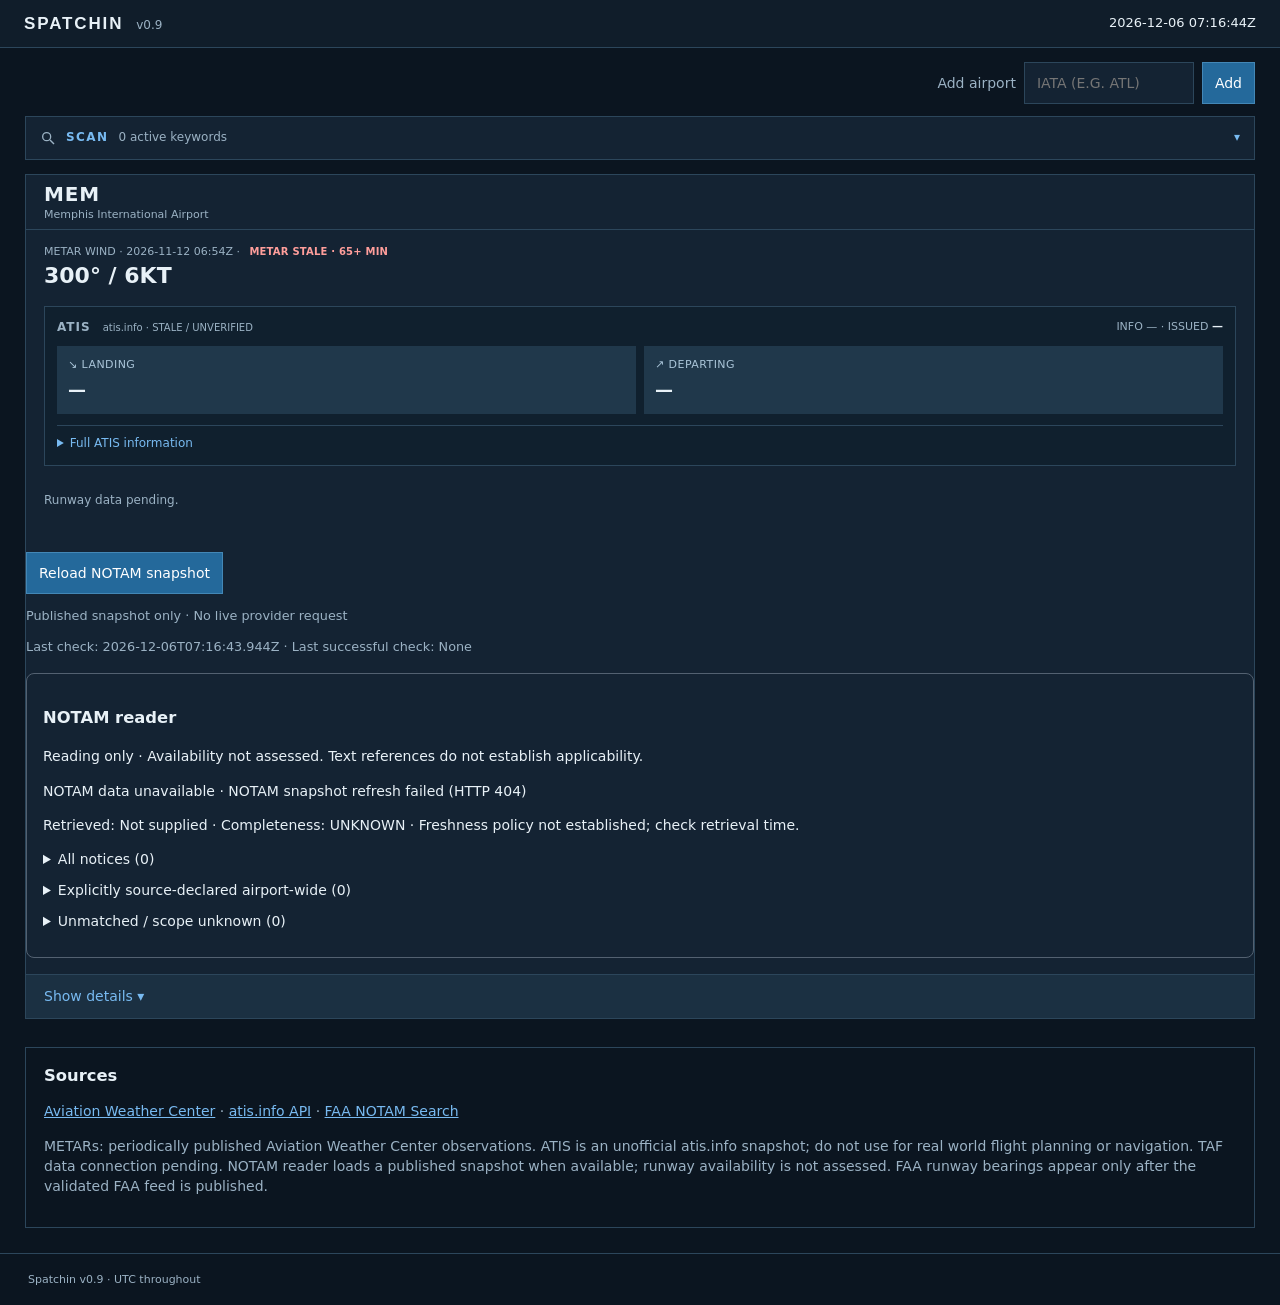
==== commit ac222e15: "Add same-origin NOTAM snapshot loading with retained failure states" ====
--- a/index.html
+++ b/index.html
@@ -10,4 +10,4 @@
 <div id="scan-help" class="scan-help">Search all dashboard text · Enter: next · Shift+Enter: previous</div>
 <div id="scan-legend" class="scan-legend" aria-label="Keyword colors"></div>
 </div>
-</section><div id="cards" class="cards"></div><section class="sources"><h3>Sources</h3><p><a href="https://aviationweather.gov/" target="_blank" rel="noopener">Aviation Weather Center</a> · <a href="https://atis.info/api">atis.info API</a> · <a href="https://notams.aim.faa.gov/notamSearch/" target="_blank" rel="noopener">FAA NOTAM Search</a></p><p>METARs: periodically published Aviation Weather Center observations. ATIS is an unofficial atis.info snapshot; do not use for real world flight planning or navigation. TAF, NOTAM, and runway closure data connections pending. FAA runway bearings appear only after the validated FAA feed is published.</p></section></main><footer>Spatchin v0.9 · UTC throughout</footer><script src="notam-reader.js"></script><script src="app.js"></script><script src="scan.js"></script></body></html>
+</section><div id="cards" class="cards"></div><section class="sources"><h3>Sources</h3><p><a href="https://aviationweather.gov/" target="_blank" rel="noopener">Aviation Weather Center</a> · <a href="https://atis.info/api">atis.info API</a> · <a href="https://notams.aim.faa.gov/notamSearch/" target="_blank" rel="noopener">FAA NOTAM Search</a></p><p>METARs: periodically published Aviation Weather Center observations. ATIS is an unofficial atis.info snapshot; do not use for real world flight planning or navigation. TAF data connection pending. NOTAM reader loads a published snapshot when available; runway availability is not assessed. FAA runway bearings appear only after the validated FAA feed is published.</p></section></main><footer>Spatchin v0.9 · UTC throughout</footer><script src="notam-reader.js"></script><script src="notam-snapshots.js"></script><script src="app.js"></script><script src="scan.js"></script></body></html>
--- a/styles.css
+++ b/styles.css
@@ -58,3 +58,5 @@
 
 /* Raw NOTAM reader */
 .reader-note{display:block;font-size:.7rem;white-space:normal}.notam-reader{margin:1rem 0;padding:1rem;border:1px solid #536171;border-radius:8px}.notam-reader details{margin:.65rem 0}.notam-reader summary{cursor:pointer}.reader-notice{padding:.75rem;border-top:1px solid #536171;overflow-wrap:anywhere}.reader-raw{white-space:pre-wrap}.reader-notice dl{display:grid;grid-template-columns:minmax(7rem,1fr) minmax(0,2fr);gap:.3rem}.reader-notice dd{margin:0}.reader-notice pre{white-space:pre-wrap;overflow-wrap:anywhere}.notam-reader button:focus-visible,.notam-reader summary:focus-visible,[data-reader-open]:focus-visible{outline:3px solid #80caff;outline-offset:3px}.synthetic-banner{padding:1rem;background:#493710;color:#fff;font-weight:bold;text-align:center}
+
+.notam-transport{margin-top:1rem;overflow-wrap:anywhere}.notam-transport p{font-size:.8rem;color:var(--muted,#aab7c5)}.notam-transport button[aria-disabled="true"]{opacity:.65}.notam-transport button:focus-visible{outline:3px solid #80caff;outline-offset:3px}
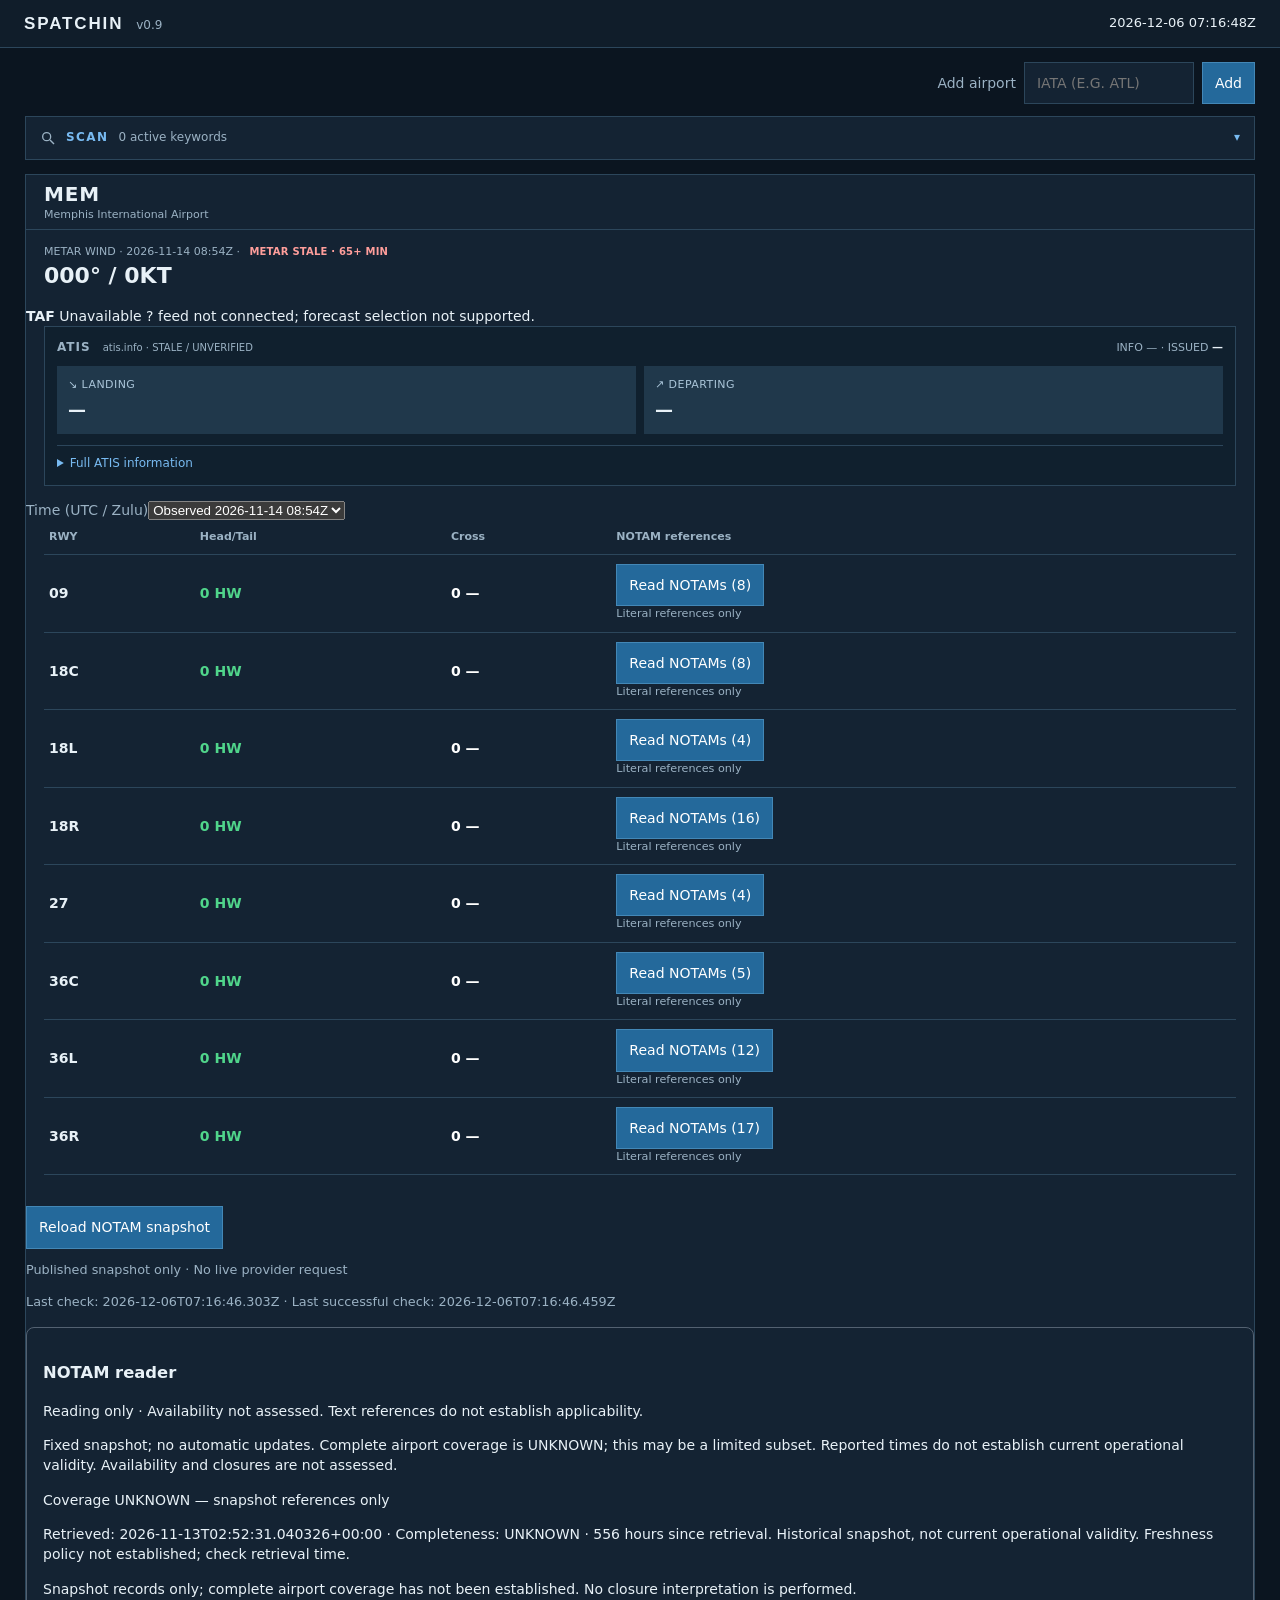
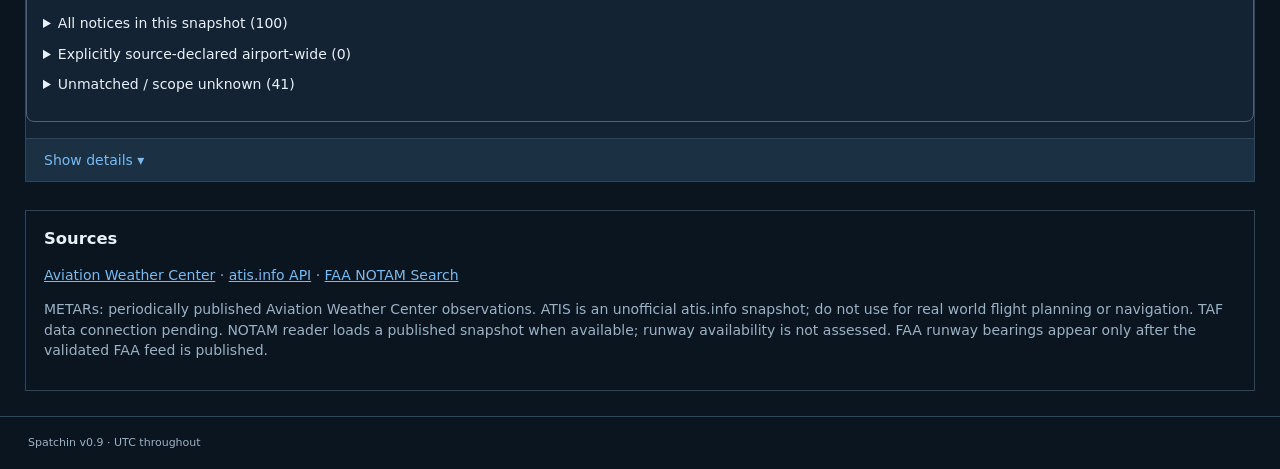
==== commit 28a68870: "Add literal runway NOTAM tables and independent observed UTC controls" ====
--- a/index.html
+++ b/index.html
@@ -1,6 +1,6 @@
 <!doctype html><html lang="en"><head><meta charset="utf-8"><meta name="viewport" content="width=device-width,initial-scale=1"><title>Spatchin v0.9</title><link rel="stylesheet" href="styles.css"></head><body>
 <header><div class="brand"><h1><span style="font-family:Arial, Helvetica, sans-serif;font-weight:700;font-size:inherit;letter-spacing:inherit;color:inherit">SPATCHIN</span> <span class="version">v0.9</span></h1></div><div class="header-right"><div id="clock" class="clock"></div></div></header>
-<main><section class="toolbar"><form id="add-form"><label for="iata">Add airport</label><input id="iata" placeholder="IATA (e.g. ATL)" maxlength="3" pattern="[A-Za-z]{3}" required><button>Add</button></form></section><section id="scan-toolbar" class="scan-toolbar" aria-label="SCAN global search and highlight" data-scan-ignore>
+<main><section class="toolbar"><form id="add-form"><label for="iata">Add airport</label><input id="iata" list="airport-options" placeholder="IATA (e.g. ATL)" maxlength="3" pattern="[A-Za-z]{3}" required><datalist id="airport-options"></datalist><button>Add</button></form></section><section id="scan-toolbar" class="scan-toolbar" aria-label="SCAN global search and highlight" data-scan-ignore>
 <button id="scan-toggle" class="scan-toggle" type="button" aria-expanded="false" aria-controls="scan-panel"><svg aria-hidden="true" width="16" height="16" viewBox="0 0 24 24" fill="none" stroke="currentColor" stroke-width="2"><circle cx="10" cy="10" r="6"></circle><path d="m15 15 6 6"></path></svg><span class="scan-title">SCAN</span><span id="scan-keyword-count">0 active keywords</span><span id="scan-indicator" aria-hidden="true">▾</span></button>
 <div id="scan-panel" class="scan-panel" hidden>
 <input id="scan-terms" type="search" aria-label="SCAN keywords" placeholder="Keywords, separated by commas" aria-describedby="scan-help" autocomplete="off">
@@ -10,4 +10,4 @@
 <div id="scan-help" class="scan-help">Search all dashboard text · Enter: next · Shift+Enter: previous</div>
 <div id="scan-legend" class="scan-legend" aria-label="Keyword colors"></div>
 </div>
-</section><div id="cards" class="cards"></div><section class="sources"><h3>Sources</h3><p><a href="https://aviationweather.gov/" target="_blank" rel="noopener">Aviation Weather Center</a> · <a href="https://atis.info/api">atis.info API</a> · <a href="https://notams.aim.faa.gov/notamSearch/" target="_blank" rel="noopener">FAA NOTAM Search</a></p><p>METARs: periodically published Aviation Weather Center observations. ATIS is an unofficial atis.info snapshot; do not use for real world flight planning or navigation. TAF data connection pending. NOTAM reader loads a published snapshot when available; runway availability is not assessed. FAA runway bearings appear only after the validated FAA feed is published.</p></section></main><footer>Spatchin v0.9 · UTC throughout</footer><script src="notam-reader.js"></script><script src="notam-snapshots.js"></script><script src="app.js"></script><script src="scan.js"></script></body></html>
+</section><div id="cards" class="cards"></div><section class="sources"><h3>Sources</h3><p><a href="https://aviationweather.gov/" target="_blank" rel="noopener">Aviation Weather Center</a> · <a href="https://atis.info/api">atis.info API</a> · <a href="https://notams.aim.faa.gov/notamSearch/" target="_blank" rel="noopener">FAA NOTAM Search</a></p><p>METARs: periodically published Aviation Weather Center observations. ATIS is an unofficial atis.info snapshot; do not use for real world flight planning or navigation. TAF data connection pending. NOTAM reader loads a published snapshot when available; runway availability is not assessed. FAA runway bearings appear only after the validated FAA feed is published.</p></section></main><footer>Spatchin v0.9 · UTC throughout</footer><script src="notam-reader.js"></script><script src="notam-snapshots.js"></script><script src="airport-catalog.js"></script><script src="app.js"></script><script src="scan.js"></script></body></html>
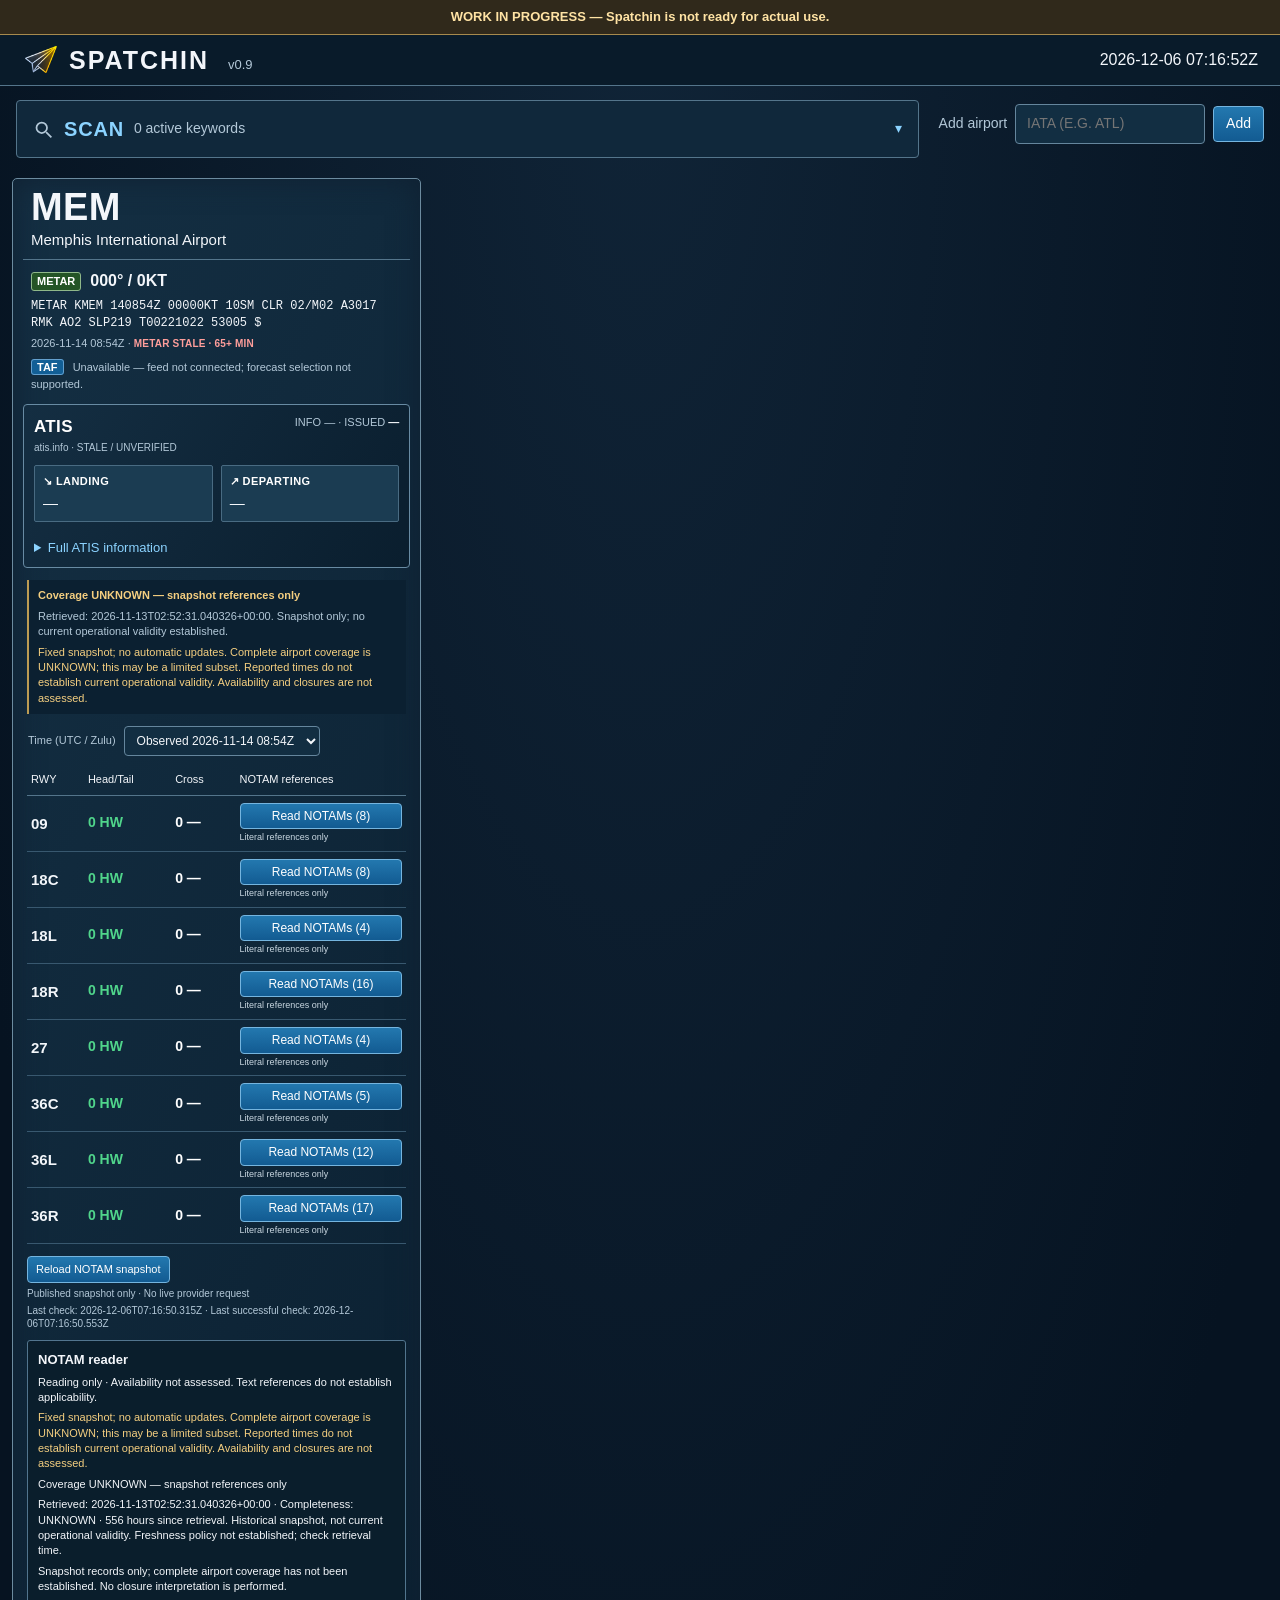
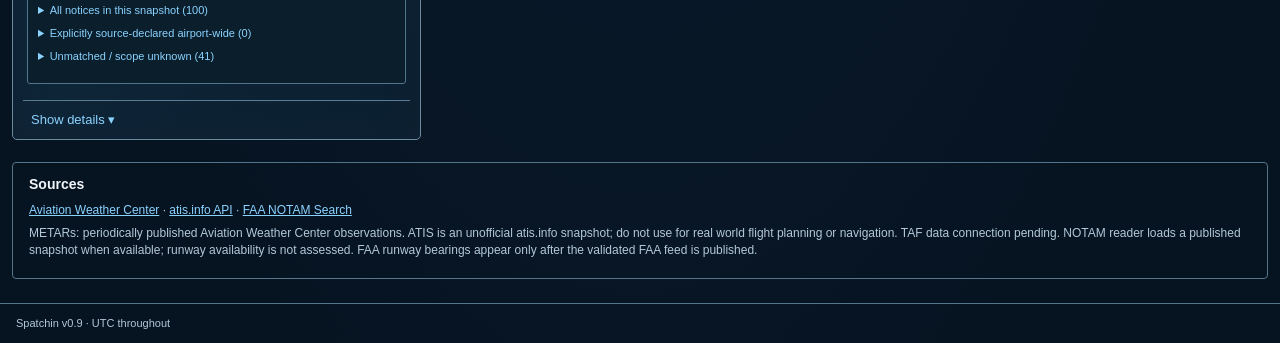
==== commit a7deefbf: "Apply approved dashboard layout and preserve official branding assets" ====
--- a/index.html
+++ b/index.html
@@ -1,6 +1,6 @@
-<!doctype html><html lang="en"><head><meta charset="utf-8"><meta name="viewport" content="width=device-width,initial-scale=1"><title>Spatchin v0.9</title><link rel="stylesheet" href="styles.css"></head><body>
-<header><div class="brand"><h1><span style="font-family:Arial, Helvetica, sans-serif;font-weight:700;font-size:inherit;letter-spacing:inherit;color:inherit">SPATCHIN</span> <span class="version">v0.9</span></h1></div><div class="header-right"><div id="clock" class="clock"></div></div></header>
-<main><section class="toolbar"><form id="add-form"><label for="iata">Add airport</label><input id="iata" list="airport-options" placeholder="IATA (e.g. ATL)" maxlength="3" pattern="[A-Za-z]{3}" required><datalist id="airport-options"></datalist><button>Add</button></form></section><section id="scan-toolbar" class="scan-toolbar" aria-label="SCAN global search and highlight" data-scan-ignore>
+<!doctype html><html lang="en"><head><meta charset="utf-8"><meta name="viewport" content="width=device-width,initial-scale=1"><title>Spatchin v0.9</title><link rel="icon" type="image/png" sizes="16x16" href="assets/branding/logo-16.png"><link rel="icon" type="image/png" sizes="32x32" href="assets/branding/logo-32.png"><link rel="apple-touch-icon" sizes="180x180" href="assets/branding/logo-180.png"><link rel="stylesheet" href="styles.css"><link rel="stylesheet" href="dashboard.css"></head><body><div class="wip-banner" role="note">WORK IN PROGRESS — Spatchin is not ready for actual use.</div>
+<header><div class="brand"><img class="brand-logo" src="assets/branding/logo-64.png" srcset="assets/branding/logo-64.png 1x, assets/branding/logo-128.png 2x" width="38" height="38" alt=""><h1><span style="font-family:Arial, Helvetica, sans-serif;font-weight:700;font-size:inherit;letter-spacing:inherit;color:inherit">SPATCHIN</span> <span class="version">v0.9</span></h1></div><div class="header-right"><div id="clock" class="clock"></div></div></header>
+<main><div class="dashboard-controls"><section id="scan-toolbar" class="scan-toolbar" aria-label="SCAN global search and highlight" data-scan-ignore>
 <button id="scan-toggle" class="scan-toggle" type="button" aria-expanded="false" aria-controls="scan-panel"><svg aria-hidden="true" width="16" height="16" viewBox="0 0 24 24" fill="none" stroke="currentColor" stroke-width="2"><circle cx="10" cy="10" r="6"></circle><path d="m15 15 6 6"></path></svg><span class="scan-title">SCAN</span><span id="scan-keyword-count">0 active keywords</span><span id="scan-indicator" aria-hidden="true">▾</span></button>
 <div id="scan-panel" class="scan-panel" hidden>
 <input id="scan-terms" type="search" aria-label="SCAN keywords" placeholder="Keywords, separated by commas" aria-describedby="scan-help" autocomplete="off">
@@ -10,4 +10,4 @@
 <div id="scan-help" class="scan-help">Search all dashboard text · Enter: next · Shift+Enter: previous</div>
 <div id="scan-legend" class="scan-legend" aria-label="Keyword colors"></div>
 </div>
-</section><div id="cards" class="cards"></div><section class="sources"><h3>Sources</h3><p><a href="https://aviationweather.gov/" target="_blank" rel="noopener">Aviation Weather Center</a> · <a href="https://atis.info/api">atis.info API</a> · <a href="https://notams.aim.faa.gov/notamSearch/" target="_blank" rel="noopener">FAA NOTAM Search</a></p><p>METARs: periodically published Aviation Weather Center observations. ATIS is an unofficial atis.info snapshot; do not use for real world flight planning or navigation. TAF data connection pending. NOTAM reader loads a published snapshot when available; runway availability is not assessed. FAA runway bearings appear only after the validated FAA feed is published.</p></section></main><footer>Spatchin v0.9 · UTC throughout</footer><script src="notam-reader.js"></script><script src="notam-snapshots.js"></script><script src="airport-catalog.js"></script><script src="app.js"></script><script src="scan.js"></script></body></html>
+</section><section class="toolbar"><form id="add-form"><label for="iata">Add airport</label><input id="iata" list="airport-options" placeholder="IATA (e.g. ATL)" maxlength="3" pattern="[A-Za-z]{3}" required><datalist id="airport-options"></datalist><button>Add</button></form></section></div><div id="cards" class="cards"></div><section class="sources"><h3>Sources</h3><p><a href="https://aviationweather.gov/" target="_blank" rel="noopener">Aviation Weather Center</a> · <a href="https://atis.info/api">atis.info API</a> · <a href="https://notams.aim.faa.gov/notamSearch/" target="_blank" rel="noopener">FAA NOTAM Search</a></p><p>METARs: periodically published Aviation Weather Center observations. ATIS is an unofficial atis.info snapshot; do not use for real world flight planning or navigation. TAF data connection pending. NOTAM reader loads a published snapshot when available; runway availability is not assessed. FAA runway bearings appear only after the validated FAA feed is published.</p></section></main><footer>Spatchin v0.9 · UTC throughout</footer><script src="notam-reader.js"></script><script src="notam-snapshots.js"></script><script src="airport-catalog.js"></script><script src="app.js"></script><script src="scan.js"></script></body></html>
--- a/dashboard.css
+++ b/dashboard.css
@@ -0,0 +1,21 @@
+/* Approved dashboard reference; source values are never used as application data. */
+:root{--bg:#061321;--panel:#102536;--panel2:#19384d;--line:#54758b;--text:#f3f6fa;--muted:#b3c8d8;--blue:#8bd3ff;--amber:#f5cf80}
+body{background:radial-gradient(ellipse at top,#102437 0,#061321 80%);font:14px/1.4 "Segoe UI",Arial,sans-serif}
+[hidden]{display:none!important}
+.wip-banner{padding:8px 16px;background:#30291b;border-bottom:1px solid #a78a4d;color:#ffe3a4;text-align:center;font-weight:650;font-size:13px}
+header{min-height:50px;padding:6px 22px;background:#091b2a;border-bottom:1px solid var(--line)}
+.brand{gap:9px}.brand-logo{display:block;width:38px;height:38px;object-fit:contain;flex:none}.brand h1{font-size:25px;letter-spacing:.08em}.brand h1 .version{font-size:13px;margin-left:10px}.clock{font-size:16px;white-space:nowrap}
+main{max-width:1920px;padding:14px 12px 24px}.dashboard-controls{display:flex;gap:20px;align-items:flex-start;margin:0 4px 20px}.dashboard-controls .scan-toolbar{flex:1;min-width:0;margin:0;padding:12px 16px;border-radius:4px;background:#10283b;min-height:48px}.dashboard-controls .toolbar{margin:0;min-height:48px;align-items:center}.scan-title{font-size:20px;letter-spacing:.04em}.scan-toggle{font-size:14px;min-height:22px}.scan-toggle svg{width:21px;height:21px}.scan-toggle:focus-visible{outline-offset:5px}
+form{flex-wrap:nowrap;min-height:48px}input,button,select{font:inherit;border-radius:4px}input,select{color:var(--text);background:#122e42;border:1px solid #65869d;padding:9px 11px;min-width:0;max-width:100%}#iata{width:190px}button{background:linear-gradient(#2378af,#125b92);border:1px solid #75b5df;padding:7px 12px}button:hover{background:#287db1}button:focus-visible,select:focus-visible,input:focus-visible,summary:focus-visible,a:focus-visible{outline:3px solid #b7e7ff;outline-offset:3px}
+.cards{grid-template-columns:repeat(3,minmax(0,1fr));gap:14px;align-items:start}.airport{min-width:0;border:1px solid #6c8b9f;border-radius:5px;background:linear-gradient(115deg,#142f43,#0b2031);padding:0 10px;box-shadow:inset 0 0 30px #102132}
+.airport-head{padding:8px 8px 10px;min-height:76px;border-bottom:1px solid #54758b}.icao{font-size:38px;line-height:1.1;font-weight:800;letter-spacing:.01em}.name{font-size:15px;color:#f3f6fa;line-height:1.3;margin-top:1px}
+.wind{padding:10px 8px 5px;display:block}.weather-line{display:flex;align-items:center;gap:9px;flex-wrap:wrap}.weather-badge,.taf strong{font-size:11px;color:white;border:1px solid #8fb88a;background:#245426;border-radius:3px;padding:1px 5px}.wind .reading{font-size:16px;font-weight:700}.metar-raw{font:12px/1.45 Consolas,monospace;overflow-wrap:anywhere;margin-top:5px;white-space:pre-wrap}.wind .sub{font-size:11px;margin-top:3px}.metar-status{margin-left:0;font-size:10px}.taf{margin:0 8px 12px;font-size:11px;color:var(--muted);line-height:1.5}.taf strong{background:#125f96;border-color:#64a0ce;margin-right:6px}
+.atis{margin:0 0 12px;padding:10px;border-radius:4px;background:linear-gradient(120deg,#142e42,#0a1e2e);border-color:#688ba3}.atis-top{align-items:flex-start;margin-bottom:10px;gap:8px}.atis-top h3{font-size:17px;letter-spacing:.02em;color:white}.atis-provider{display:block;font-size:10px;margin:2px 0 0;max-width:180px}.atis-meta{font-size:11px;text-align:right}.atis-box{border:1px solid #496b82;border-radius:2px;padding:8px;background:#1b3c52}.atis-label{font-size:11px;color:white;font-weight:650}.atis-value{font-size:15px;margin-top:3px;font-weight:500}.atis-full{font-size:12px;padding-top:8px;margin-top:9px;border-top:0}.atis-full summary{font-size:13px}.atis-raw{line-height:1.45}
+.time-control{display:flex;align-items:center;gap:8px;flex-wrap:wrap;margin:0 5px 9px}.time-control label{font-size:11px;color:var(--muted)}.time-control select{font-size:12px;padding:6px 8px;max-width:100%;font-variant-numeric:tabular-nums}
+.notam-summary{font-size:11px;line-height:1.4;margin:0 4px 12px;padding:8px 9px;border-left:2px solid #bc9c53;background:#0b2031;color:#f5cf80;overflow-wrap:anywhere}.notam-summary p{margin:5px 0 0}.notam-summary p:first-of-type{color:var(--muted)}
+.runways{padding:0 4px 12px}.rw-table{table-layout:fixed;font-size:14px}.rw-table>thead>tr>th{font-size:11px;font-weight:500;color:var(--text);padding:7px 4px}.rw-table>thead>tr>th:nth-child(1){width:15%}.rw-table>thead>tr>th:nth-child(2){width:23%}.rw-table>thead>tr>th:nth-child(3){width:17%}.rw-table>thead>tr>th:nth-child(4){width:45%}.rw-table>tbody>.runway-row>td{padding:7px 4px;vertical-align:middle;overflow-wrap:anywhere;border-color:#38586f}.rw-table>tbody>.runway-row>td:first-child{font-size:15px;font-weight:750}.runway-row [data-reader-open]{width:100%;font-size:12px;padding:4px 5px}.runway-row [aria-expanded=true]{background:#315f7b;outline:1px solid #b8def4}.reader-note{font-size:9px;line-height:1.25;margin-top:3px;color:#c9d7e1;font-weight:400}.gust{font-size:10px}
+.notam-detail-row>td{padding:0!important;background:#0b2031;border:1px solid #a6c6db!important}.inline-reader{padding:7px;min-width:0;font-size:11px;font-weight:400}.inline-reader>p{color:var(--amber);margin:0 0 7px;font-size:10px}.notice-table{width:100%;table-layout:fixed;border-collapse:collapse;font-size:11px}.notice-table>thead>tr>th{font-weight:500;color:var(--muted);font-size:10px;text-align:left}.notice-table>thead>tr>th:first-child{width:20%}.notice-table>tbody>tr>th,.notice-table>tbody>tr>td,.notice-table>thead>tr>th{border-bottom:1px solid #38586f;padding:6px 4px;vertical-align:top;overflow-wrap:anywhere}.notice-table>tbody>tr>th{text-align:left;font-size:11px;font-weight:600}.notice-table .reader-notice{padding:0;border:0;font-weight:400}.notice-table .reader-notice h4{display:none}.reader-raw{font:11px/1.5 Consolas,"Courier New",monospace;white-space:pre-wrap;overflow-wrap:anywhere;margin:0 0 8px}.reader-notice dl{font-size:10px;grid-template-columns:minmax(0,1fr) minmax(0,2fr);margin:8px 0}.reader-notice pre{font-size:10px}.reader-notice details{margin:7px 0}.reader-notice summary{color:var(--blue);cursor:pointer}.reader-notice p{overflow-wrap:anywhere}
+.notam-reader{margin:0 4px 12px;padding:10px;border-radius:3px;border-color:#52758e;font-size:11px;overflow-wrap:anywhere;background:#0a1e2c}.notam-reader h3{font-size:13px;margin:0 0 5px}.notam-reader>p{margin:5px 0;line-height:1.4}.notam-reader .coverage-warning{color:var(--amber)}.notam-reader summary{color:var(--blue)}.notam-reader details{margin:8px 0}.notam-transport{margin:0 4px 10px}.notam-transport button{font-size:11px;padding:5px 8px}.notam-transport p{font-size:10px;line-height:1.3;margin:4px 0}
+.expand{margin-top:4px;background:transparent;border-top:1px solid #5a7b92;color:var(--blue);padding:10px 8px;font-size:13px}.details{margin:0 -10px;padding:10px 16px;font-size:11px;overflow-wrap:anywhere}.sources{font-size:12px;border-radius:4px;margin-top:22px;padding:12px 16px}.sources h3{font-size:14px}.sources p{margin:7px 0}footer{padding:12px 16px;font-size:11px}
+@media(max-width:1100px){.cards{grid-template-columns:repeat(2,minmax(0,1fr))}.dashboard-controls{gap:12px}.clock{font-size:13px}#iata{width:155px}}
+@media(max-width:760px){header{padding:6px 10px;gap:8px}.brand-logo{width:32px;height:32px}.brand{gap:6px}.brand h1{font-size:19px}.brand h1 .version{font-size:11px;margin-left:3px}.clock{font-size:10px}.wip-banner{font-size:12px;padding:8px 10px}main{padding:12px 10px}.cards{grid-template-columns:minmax(0,1fr)}.dashboard-controls{flex-direction:column;margin:0 0 14px;gap:10px}.dashboard-controls .scan-toolbar{width:100%;padding:10px 12px}.dashboard-controls .toolbar{width:100%;min-height:40px}.toolbar form{width:100%;gap:7px;min-height:40px}.toolbar label{font-size:12px}.toolbar #iata{flex:1;width:0;min-width:80px}.toolbar button{flex:none}.icao{font-size:34px}.name{font-size:14px}.airport-head{min-height:72px}.scan-navigation{max-width:100%}.scan-panel input{max-width:100%}.scan-toolbar #scan-terms{min-width:0;flex-basis:100%}}
